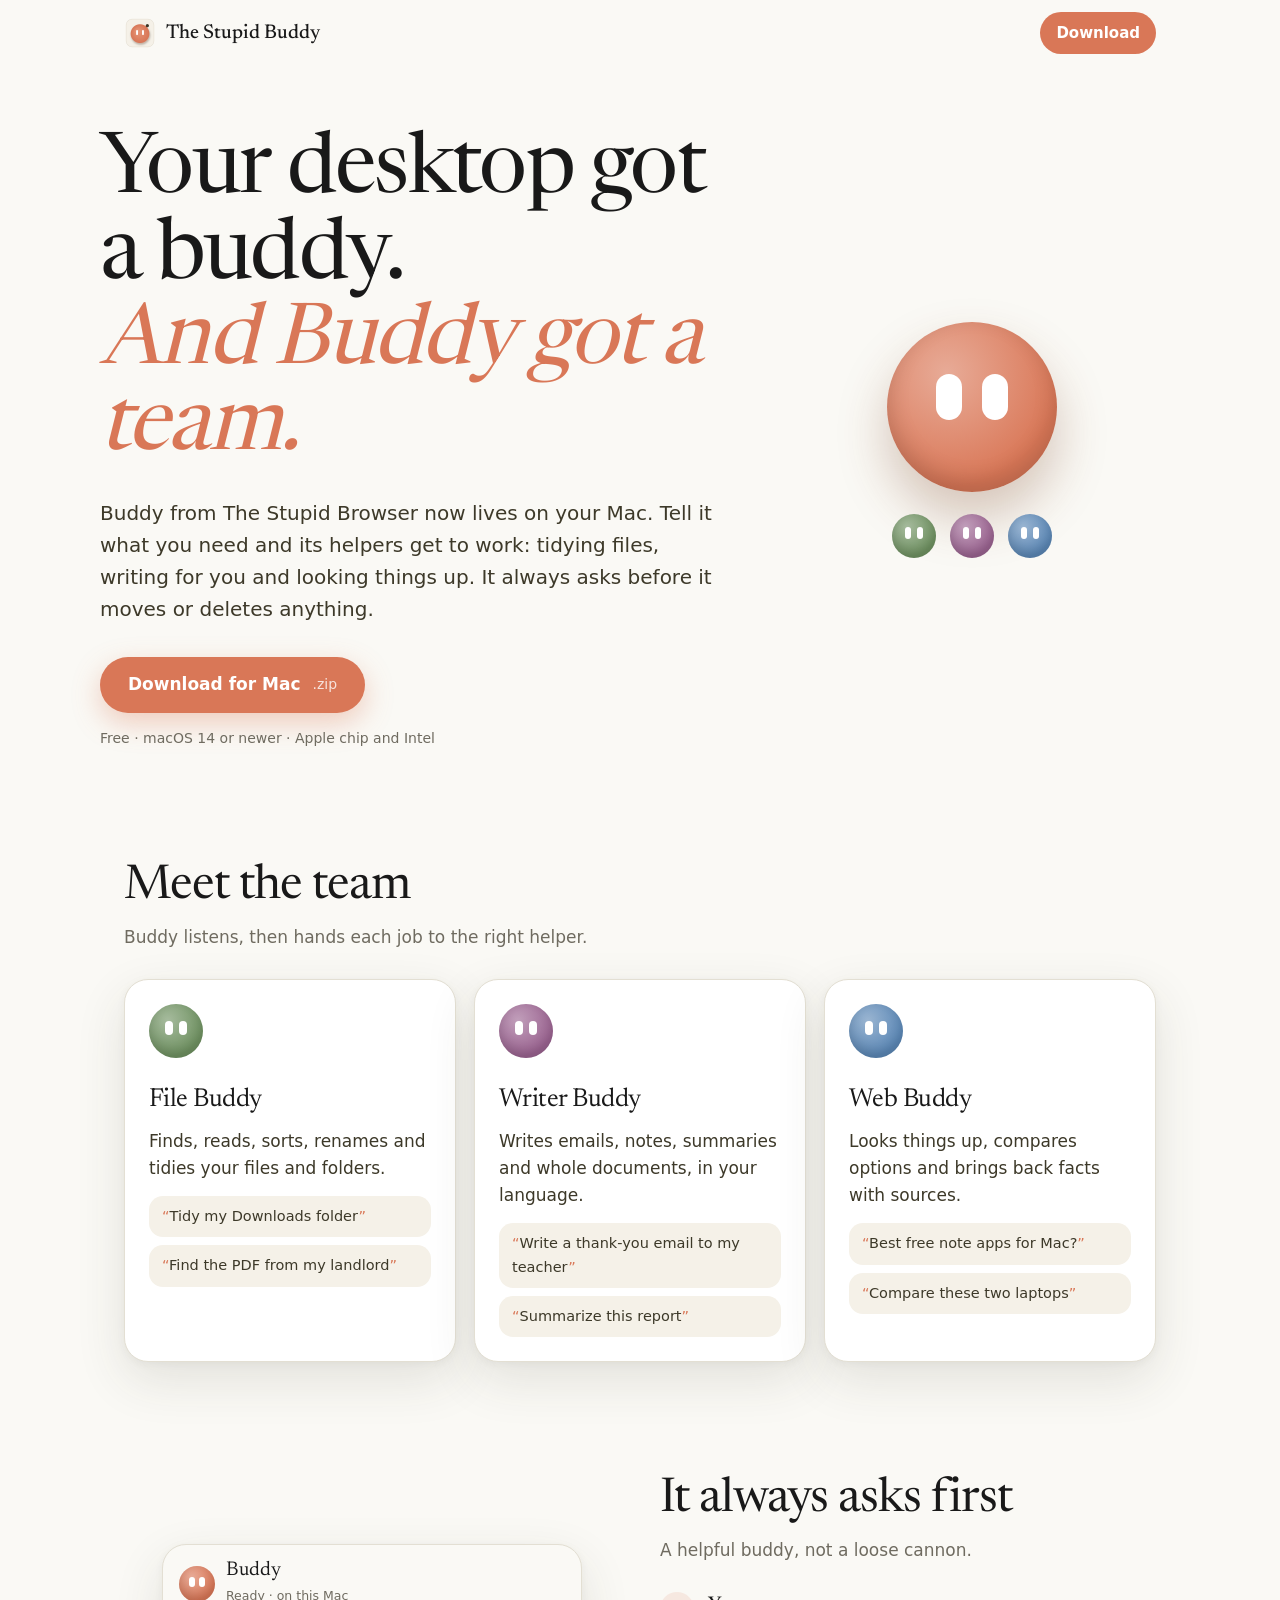
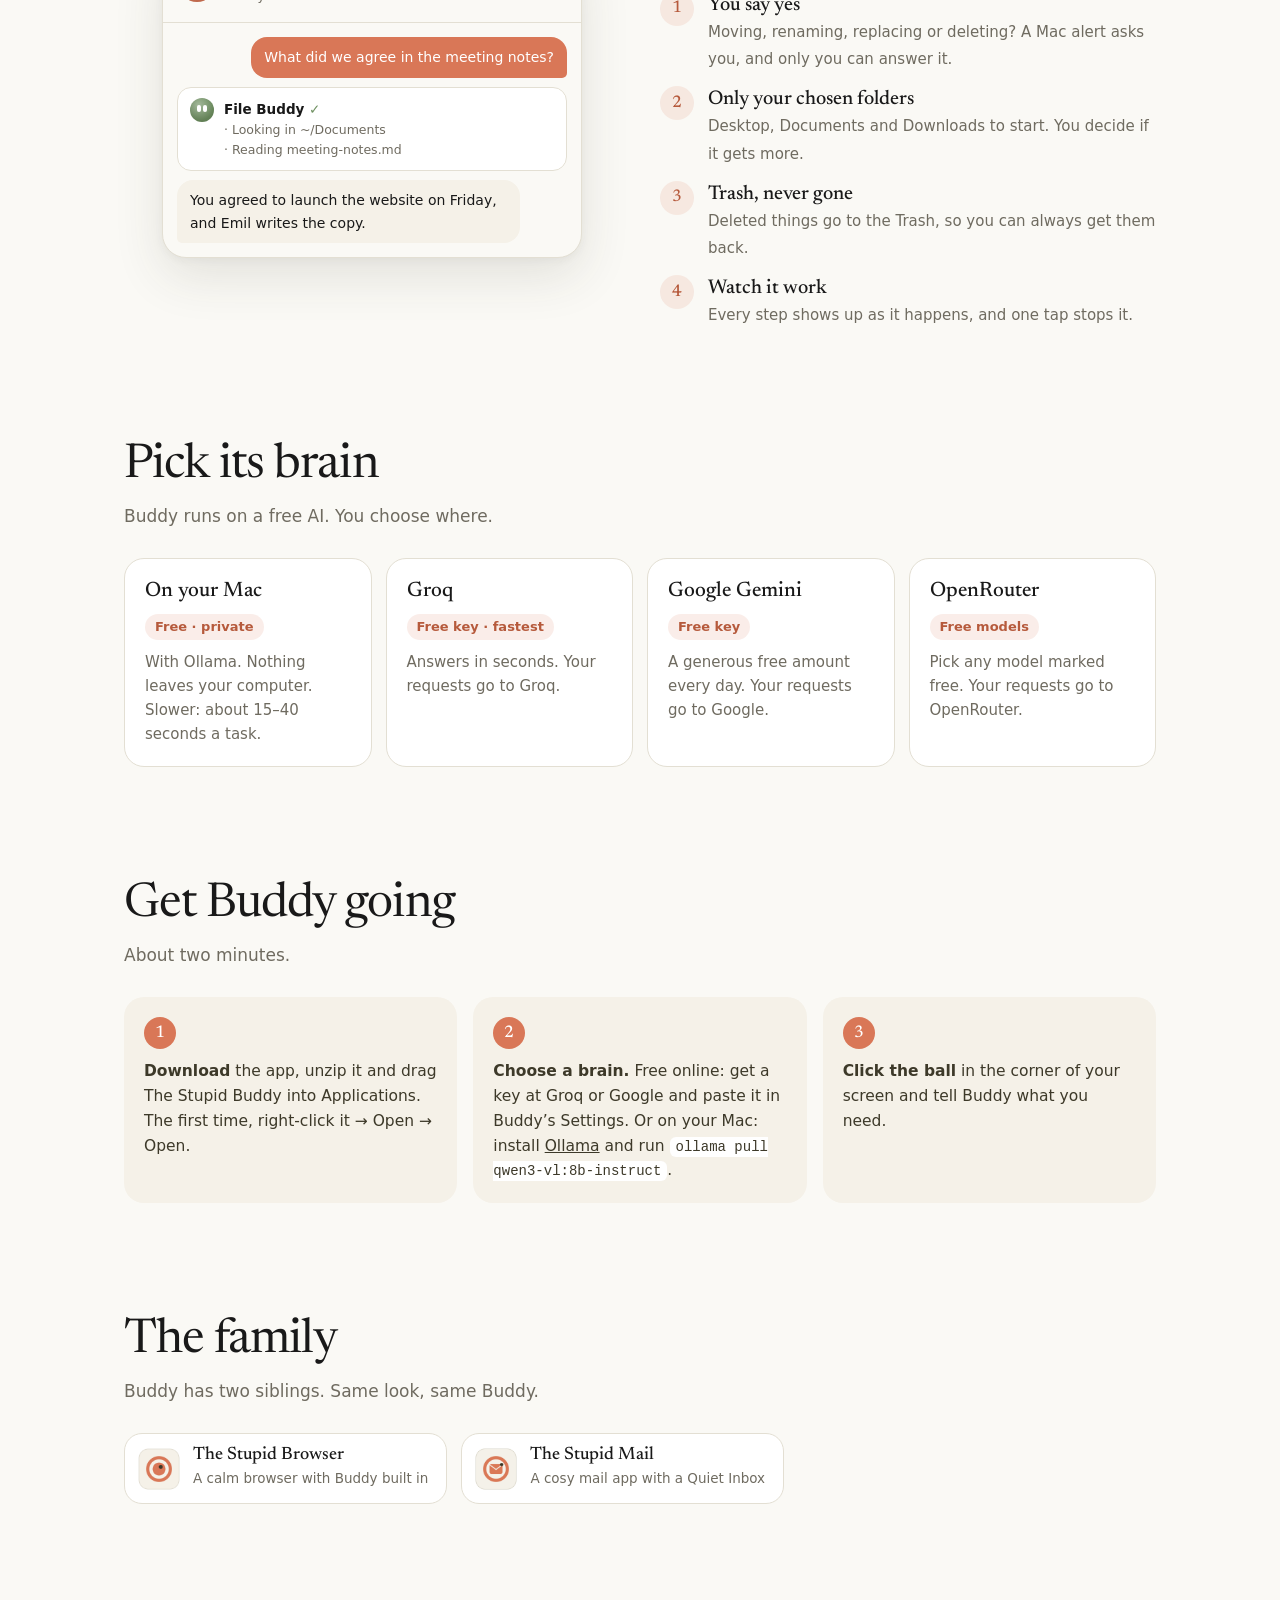
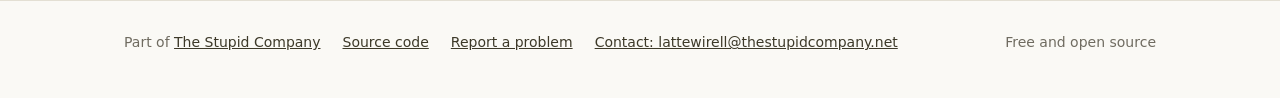
==== site/index.html @ ec5b3728 "Throw Buddy: it flies, spins, bounces off the screen edges and lands (0.2.0)" ====
<!doctype html>
<html lang="en">
<head>
<meta charset="utf-8">
<meta name="viewport" content="width=device-width, initial-scale=1">
<title>The Stupid Buddy</title>
<meta name="description" content="Buddy lives on your Mac's desktop with a small AI team that tidies files, writes for you and looks things up. Free, and it always asks first.">
<meta property="og:title" content="The Stupid Buddy">
<meta property="og:description" content="Your desktop got a buddy. And Buddy got a team. Free for Mac.">
<meta property="og:image" content="https://stupidbuddy.vercel.app/img/icon.png">
<meta name="theme-color" content="#FAF9F5" media="(prefers-color-scheme: light)">
<meta name="theme-color" content="#1F1E1D" media="(prefers-color-scheme: dark)">
<link rel="icon" href="img/favicon.png">
<style>
@font-face { font-family: 'Newsreader'; src: url('fonts/Newsreader.ttf') format('truetype'); font-weight: 200 800; font-display: swap; }
:root {
  --bg: #FAF9F5; --surface: #FFFFFF; --surface-2: #F5F1E8; --line: #E3DFD3; --text: #191919; --text-2: #3D3929; --muted: #6F6B60;
  --accent: #D97757; --accent-ink: #B65A3C; --accent-soft: rgba(217,119,87,.13); --sage: #6F9161; --plum: #9A6390; --sky: #5B87B5;
  --serif: 'Newsreader', Georgia, serif; --sans: system-ui, -apple-system, 'Segoe UI', Roboto, sans-serif;
  --shadow: 0 18px 50px rgba(61,57,41,.12), 0 2px 8px rgba(61,57,41,.05);
  color-scheme: light;
}
@media (prefers-color-scheme: dark) {
  :root { --bg: #1F1E1D; --surface: #2B2A27; --surface-2: #33322E; --line: #3A3934; --text: #ECE9E1; --text-2: #D6D2C6; --muted: #A39E92; --accent-ink: #E99273;
    --shadow: 0 18px 50px rgba(0,0,0,.4), 0 2px 8px rgba(0,0,0,.25); color-scheme: dark; }
}
* { box-sizing: border-box; }
html { scroll-behavior: smooth; }
body { margin: 0; background: var(--bg); color: var(--text); font: 17px/1.6 var(--sans); -webkit-font-smoothing: antialiased; }
a { color: inherit; }
.wrap { max-width: 1080px; margin: 0 auto; padding: 0 24px; }
h1, h2, h3 { font-family: var(--serif); font-weight: 400; letter-spacing: -.02em; margin: 0; }

/* the ball */
.ball { position: relative; display: inline-block; border-radius: 50%; flex: none; background: radial-gradient(circle at 35% 30%, color-mix(in srgb, var(--c, var(--accent)) 62%, #fff), var(--c, var(--accent)) 70%);
  box-shadow: inset 0 -6px 12px rgba(0,0,0,.14); }
.ball i { position: absolute; top: 31%; width: 15%; height: 27%; border-radius: 999px; background: #fff; }
.ball i:first-child { left: 29%; } .ball i:last-child { right: 29%; }
.ball.big { width: 170px; height: 170px; box-shadow: inset 0 -10px 22px rgba(0,0,0,.16), 0 26px 50px rgba(120,60,30,.28); animation: float 3.2s ease-in-out infinite; }
.ball.big i { animation: blink 4.2s infinite; }
@keyframes float { 50% { transform: translateY(-10px); } }
@keyframes blink { 0%, 92%, 100% { transform: scaleY(1); } 95% { transform: scaleY(.12); } }

/* header */
header.top { position: sticky; top: 0; z-index: 10; background: color-mix(in srgb, var(--bg) 88%, transparent); backdrop-filter: blur(10px); -webkit-backdrop-filter: blur(10px); }
header.top .wrap { display: flex; align-items: center; justify-content: space-between; height: 66px; }
.brand { display: flex; align-items: center; gap: 10px; text-decoration: none; font: 500 20px/1 var(--serif); }
.brand img { width: 32px; height: 32px; }
.dl-small { text-decoration: none; font-size: 15px; font-weight: 600; color: #fff; background: var(--accent); padding: 9px 16px; border-radius: 999px; }

/* hero */
.hero { padding: 64px 0 56px; display: grid; grid-template-columns: 1.2fr .8fr; gap: 40px; align-items: center; }
h1 { font-size: clamp(44px, 7vw, 84px); line-height: 1.02; }
h1 em { color: var(--accent); }
.lead { font-size: clamp(17px, 2.1vw, 20px); color: var(--text-2); max-width: 32em; margin: 24px 0 0; }
.cta { display: inline-flex; align-items: center; gap: 12px; margin-top: 32px; height: 56px; padding: 0 28px; border-radius: 999px; background: var(--accent); color: #fff; text-decoration: none; font-weight: 600;
  box-shadow: 0 10px 28px color-mix(in srgb, var(--accent) 35%, transparent); transition: transform .15s; }
.cta:hover { transform: translateY(-2px); }
.cta span { font-weight: 400; opacity: .8; font-size: 14px; }
.small { margin-top: 14px; font-size: 14px; color: var(--muted); }
.hero-art { display: grid; place-items: center; gap: 22px; }
.mini-team { display: flex; gap: 14px; }
.mini-team .ball { width: 44px; height: 44px; }

section { padding: 56px 0; }
h2 { font-size: clamp(32px, 4.6vw, 48px); line-height: 1.1; }
.sub { color: var(--muted); margin: 10px 0 28px; }

/* team */
.team { display: grid; grid-template-columns: repeat(3, minmax(0, 1fr)); gap: 18px; }
.helper { background: var(--surface); border: 1px solid var(--line); border-radius: 24px; padding: 24px; box-shadow: var(--shadow); }
.helper .ball { width: 54px; height: 54px; }
.helper h3 { font-size: 26px; margin: 14px 0 6px; }
.helper p { margin: 0 0 14px; color: var(--text-2); }
.ask { display: block; font-size: 14.5px; color: var(--text-2); background: var(--surface-2); border-radius: 14px; padding: 9px 13px; margin-top: 8px; }
.ask::before { content: '“'; color: var(--accent); } .ask::after { content: '”'; color: var(--accent); }

/* watch it work */
.demo { display: grid; grid-template-columns: 1fr 1fr; gap: 40px; align-items: center; }
.panel { background: var(--bg); border: 1px solid var(--line); border-radius: 24px; box-shadow: var(--shadow); overflow: hidden; max-width: 420px; justify-self: center; width: 100%; }
.panel .ph { display: flex; align-items: center; gap: 11px; padding: 14px 16px; border-bottom: 1px solid var(--line); }
.panel .ph .ball { width: 36px; height: 36px; }
.panel .ph b { font: 400 20px var(--serif); display: block; line-height: 1.1; }
.panel .ph small { color: var(--muted); font-size: 12.5px; }
.panel .pb { padding: 14px; display: flex; flex-direction: column; gap: 9px; font-size: 14px; }
.me { align-self: flex-end; background: var(--accent); color: #fff; padding: 9px 13px; border-radius: 16px 16px 5px 16px; max-width: 85%; }
.job { display: flex; gap: 10px; padding: 10px 12px; border-radius: 14px; background: var(--surface); border: 1px solid var(--line); }
.job .ball { width: 24px; height: 24px; }
.job b { font-size: 13.5px; } .job b::after { content: ' ✓'; color: var(--sage); }
.job div div { color: var(--muted); font-size: 12.5px; }
.bot { align-self: flex-start; background: var(--surface-2); padding: 9px 13px; border-radius: 16px 16px 16px 5px; max-width: 88%; }
.points { display: grid; gap: 14px; }
.point { display: flex; gap: 14px; }
.point .n { flex: none; width: 34px; height: 34px; border-radius: 50%; display: grid; place-items: center; background: var(--accent-soft); color: var(--accent-ink); font: 500 17px var(--serif); }
.point b { display: block; font: 500 20px/1.3 var(--serif); }
.point span { color: var(--muted); font-size: 15px; }

/* brains */
.brains { display: grid; grid-template-columns: repeat(4, minmax(0, 1fr)); gap: 14px; }
.brain { background: var(--surface); border: 1px solid var(--line); border-radius: 20px; padding: 20px; }
.brain b { display: block; font: 500 21px/1.25 var(--serif); }
.brain .tag { display: inline-block; margin: 8px 0 10px; font-size: 13px; font-weight: 600; color: var(--accent-ink); background: var(--accent-soft); padding: 3px 10px; border-radius: 999px; }
.brain p { margin: 0; color: var(--muted); font-size: 15px; }

/* install */
.steps { counter-reset: s; display: grid; grid-template-columns: repeat(3, minmax(0, 1fr)); gap: 16px; }
.step { background: var(--surface-2); border-radius: 20px; padding: 20px; }
.step::before { counter-increment: s; content: counter(s); display: grid; place-items: center; width: 32px; height: 32px; border-radius: 50%; background: var(--accent); color: #fff; font: 500 17px var(--serif); margin-bottom: 10px; }
.step p { margin: 0; color: var(--text-2); font-size: 15.5px; }
code { font-size: 14px; background: var(--surface); padding: 2px 6px; border-radius: 6px; word-break: break-word; }

/* family + footer */
.family { display: flex; gap: 14px; flex-wrap: wrap; }
.fam { display: flex; align-items: center; gap: 12px; text-decoration: none; background: var(--surface); border: 1px solid var(--line); border-radius: 18px; padding: 12px 18px 12px 12px; }
.fam img { width: 44px; height: 44px; border-radius: 11px; }
.fam b { display: block; font: 500 18px var(--serif); } .fam span { color: var(--muted); font-size: 13.5px; }
footer { margin-top: 40px; padding: 30px 0 44px; border-top: 1px solid var(--line); color: var(--muted); font-size: 14px; }
footer .wrap { display: flex; flex-wrap: wrap; gap: 10px 22px; align-items: center; }
footer a { color: var(--text-2); }
footer .grow { flex: 1; }

@media (max-width: 860px) {
  .hero, .demo { grid-template-columns: minmax(0, 1fr); }
  .hero-art { order: -1; }
  .team, .steps { grid-template-columns: minmax(0, 1fr); }
  .brains { grid-template-columns: repeat(2, minmax(0, 1fr)); }
}
@media (max-width: 520px) { .wrap { padding: 0 16px; } .brains { grid-template-columns: minmax(0, 1fr); } .ball.big { width: 130px; height: 130px; } }
@media (prefers-reduced-motion: reduce) { .ball.big, .ball.big i { animation: none; } html { scroll-behavior: auto; } }
</style>
</head>
<body>
<header class="top">
  <div class="wrap">
    <a class="brand" href="#"><img src="img/icon.png" alt="">The Stupid Buddy</a>
    <a class="dl-small" data-dl href="https://github.com/lattewirell-creator/stupid-buddy/releases/latest">Download</a>
  </div>
</header>

<main>
  <div class="wrap hero">
    <div>
      <h1>Your desktop got a buddy.<br><em>And Buddy got a team.</em></h1>
      <p class="lead">Buddy from The Stupid Browser now lives on your Mac. Tell it what you need and its helpers get to work: tidying files, writing for you and looking things up. It always asks before it moves or deletes anything.</p>
      <a class="cta" data-dl href="https://github.com/lattewirell-creator/stupid-buddy/releases/latest">Download for Mac <span id="dlSize">.zip</span></a>
      <div class="small" id="dlNote">Free · macOS 14 or newer · Apple chip and Intel</div>
    </div>
    <div class="hero-art" aria-hidden="true">
      <span class="ball big"><i></i><i></i></span>
      <div class="mini-team"><span class="ball" style="--c: var(--sage)"><i></i><i></i></span><span class="ball" style="--c: var(--plum)"><i></i><i></i></span><span class="ball" style="--c: var(--sky)"><i></i><i></i></span></div>
    </div>
  </div>

  <section id="team">
    <div class="wrap">
      <h2>Meet the team</h2>
      <p class="sub">Buddy listens, then hands each job to the right helper.</p>
      <div class="team">
        <div class="helper"><span class="ball" style="--c: var(--sage)"><i></i><i></i></span><h3>File Buddy</h3><p>Finds, reads, sorts, renames and tidies your files and folders.</p>
          <span class="ask">Tidy my Downloads folder</span><span class="ask">Find the PDF from my landlord</span></div>
        <div class="helper"><span class="ball" style="--c: var(--plum)"><i></i><i></i></span><h3>Writer Buddy</h3><p>Writes emails, notes, summaries and whole documents, in your language.</p>
          <span class="ask">Write a thank-you email to my teacher</span><span class="ask">Summarize this report</span></div>
        <div class="helper"><span class="ball" style="--c: var(--sky)"><i></i><i></i></span><h3>Web Buddy</h3><p>Looks things up, compares options and brings back facts with sources.</p>
          <span class="ask">Best free note apps for Mac?</span><span class="ask">Compare these two laptops</span></div>
      </div>
    </div>
  </section>

  <section>
    <div class="wrap demo">
      <div class="panel" aria-hidden="true">
        <div class="ph"><span class="ball"><i></i><i></i></span><div><b>Buddy</b><small>Ready · on this Mac</small></div></div>
        <div class="pb">
          <div class="me">What did we agree in the meeting notes?</div>
          <div class="job"><span class="ball" style="--c: var(--sage)"><i></i><i></i></span><div><b>File Buddy</b><div>· Looking in ~/Documents</div><div>· Reading meeting-notes.md</div></div></div>
          <div class="bot">You agreed to launch the website on Friday, and Emil writes the copy.</div>
        </div>
      </div>
      <div>
        <h2>It always asks first</h2>
        <p class="sub">A helpful buddy, not a loose cannon.</p>
        <div class="points">
          <div class="point"><span class="n">1</span><div><b>You say yes</b><span>Moving, renaming, replacing or deleting? A Mac alert asks you, and only you can answer it.</span></div></div>
          <div class="point"><span class="n">2</span><div><b>Only your chosen folders</b><span>Desktop, Documents and Downloads to start. You decide if it gets more.</span></div></div>
          <div class="point"><span class="n">3</span><div><b>Trash, never gone</b><span>Deleted things go to the Trash, so you can always get them back.</span></div></div>
          <div class="point"><span class="n">4</span><div><b>Watch it work</b><span>Every step shows up as it happens, and one tap stops it.</span></div></div>
        </div>
      </div>
    </div>
  </section>

  <section id="brain">
    <div class="wrap">
      <h2>Pick its brain</h2>
      <p class="sub">Buddy runs on a free AI. You choose where.</p>
      <div class="brains">
        <div class="brain"><b>On your Mac</b><span class="tag">Free · private</span><p>With Ollama. Nothing leaves your computer. Slower: about 15–40 seconds a task.</p></div>
        <div class="brain"><b>Groq</b><span class="tag">Free key · fastest</span><p>Answers in seconds. Your requests go to Groq.</p></div>
        <div class="brain"><b>Google Gemini</b><span class="tag">Free key</span><p>A generous free amount every day. Your requests go to Google.</p></div>
        <div class="brain"><b>OpenRouter</b><span class="tag">Free models</span><p>Pick any model marked free. Your requests go to OpenRouter.</p></div>
      </div>
    </div>
  </section>

  <section id="install">
    <div class="wrap">
      <h2>Get Buddy going</h2>
      <p class="sub">About two minutes.</p>
      <div class="steps">
        <div class="step"><p><b>Download</b> the app, unzip it and drag The Stupid Buddy into Applications. The first time, right-click it → Open → Open.</p></div>
        <div class="step"><p><b>Choose a brain.</b> Free online: get a key at Groq or Google and paste it in Buddy’s Settings. Or on your Mac: install <a href="https://ollama.com">Ollama</a> and run <code>ollama pull qwen3-vl:8b-instruct</code>.</p></div>
        <div class="step"><p><b>Click the ball</b> in the corner of your screen and tell Buddy what you need.</p></div>
      </div>
    </div>
  </section>

  <section>
    <div class="wrap">
      <h2>The family</h2>
      <p class="sub">Buddy has two siblings. Same look, same Buddy.</p>
      <div class="family">
        <a class="fam" href="https://stupid-browser.vercel.app"><img src="img/browser.png" alt=""><div><b>The Stupid Browser</b><span>A calm browser with Buddy built in</span></div></a>
        <a class="fam" href="https://stupidmail.vercel.app"><img src="img/mail.png" alt=""><div><b>The Stupid Mail</b><span>A cosy mail app with a Quiet Inbox</span></div></a>
      </div>
    </div>
  </section>
</main>

<footer>
  <div class="wrap">
    <span>Part of <a href="https://thestupidcompany.net">The Stupid Company</a></span>
    <a href="https://github.com/lattewirell-creator/stupid-buddy">Source code</a>
    <a href="https://github.com/lattewirell-creator/stupid-buddy/issues">Report a problem</a>
    <a href="mailto:lattewirell@thestupidcompany.net">Contact: lattewirell@thestupidcompany.net</a>
    <span class="grow"></span>
    <span id="ver">Free and open source</span>
  </div>
</footer>

<script>
// The download button points straight at the newest release's zip.
fetch('https://api.github.com/repos/lattewirell-creator/stupid-buddy/releases/latest').then((r) => (r.ok ? r.json() : null)).then((rel) => {
  if (!rel) return;
  const zip = (rel.assets || []).find((a) => /\.zip$/.test(a.name));
  if (zip) {
    document.querySelectorAll('[data-dl]').forEach((a) => { a.href = zip.browser_download_url; });
    document.getElementById('dlSize').textContent = zip.size ? Math.max(1, Math.round(zip.size / 1048576 * 10) / 10) + ' MB' : '.zip';
  }
  const v = String(rel.tag_name || '').replace(/^v/, '');
  if (v) document.getElementById('ver').textContent = 'Version ' + v + ' · Free and open source';
}).catch(() => {});
</script>
</body>
</html>
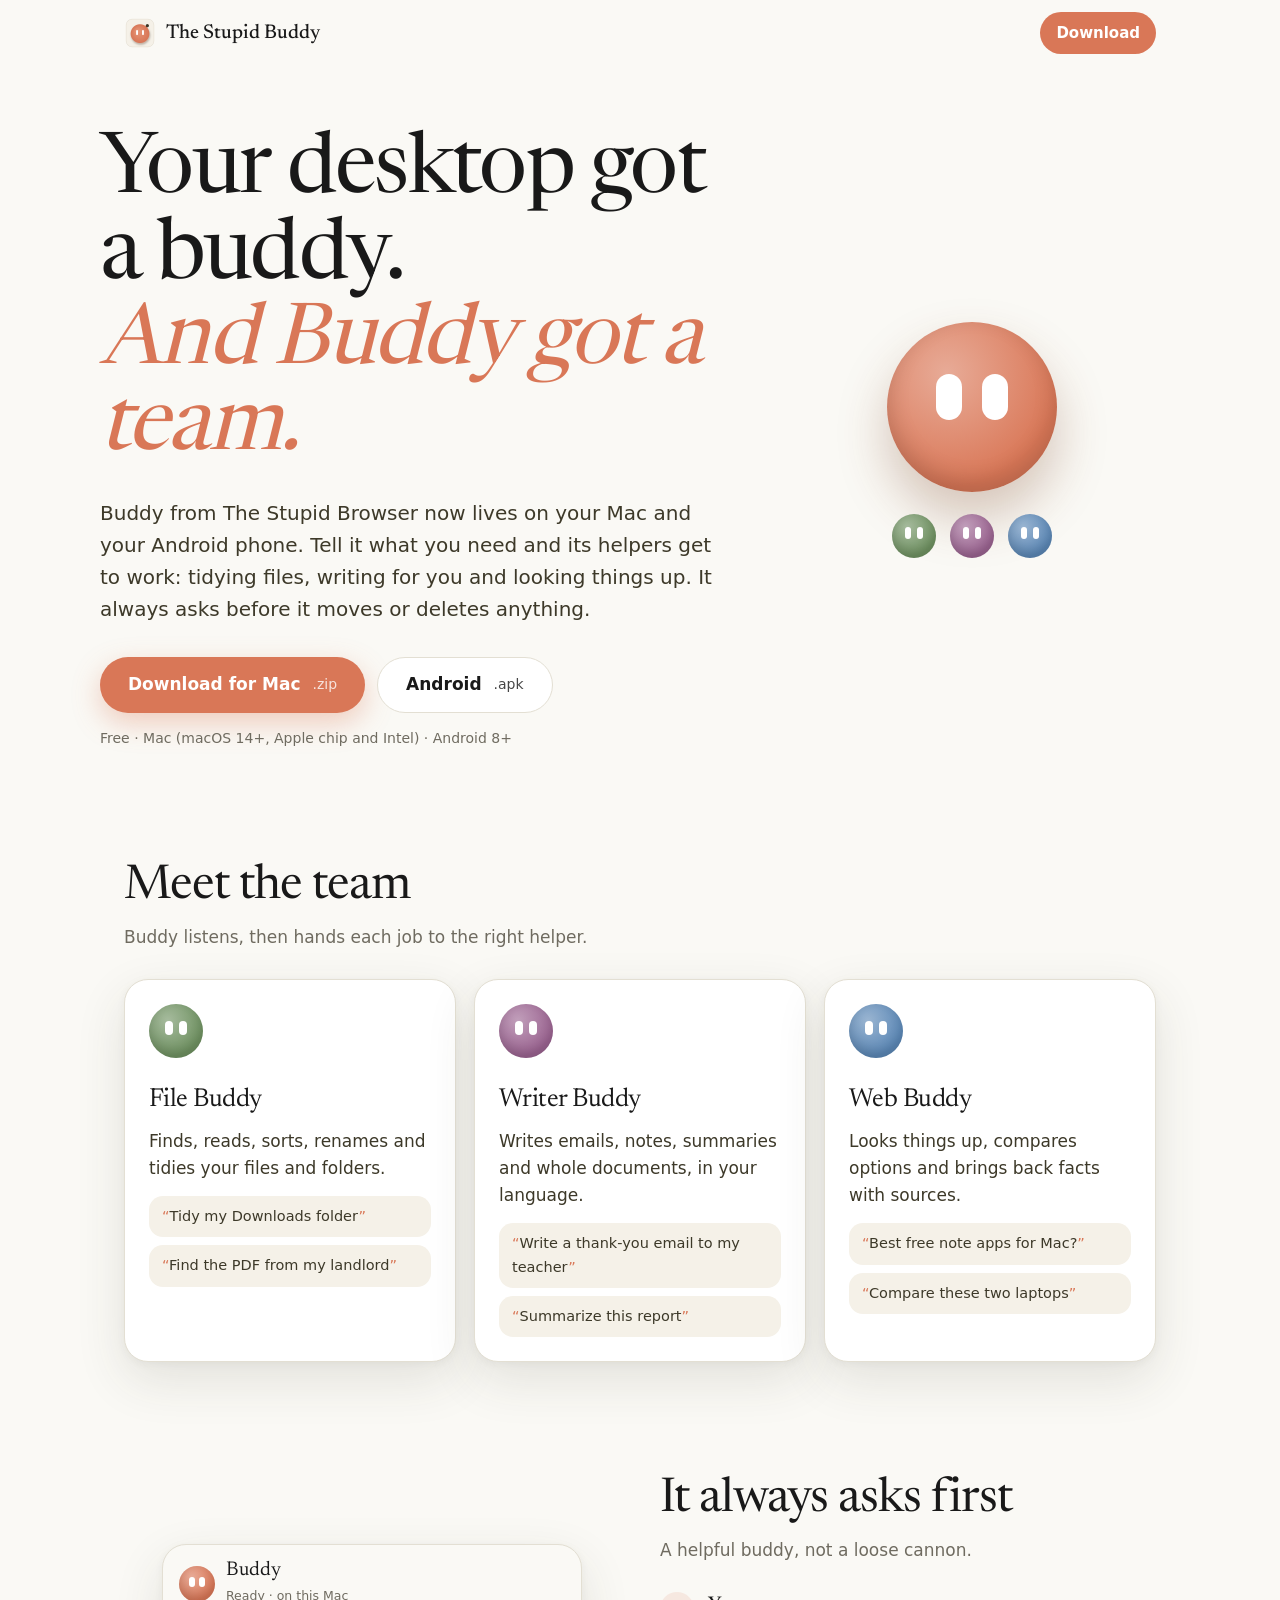
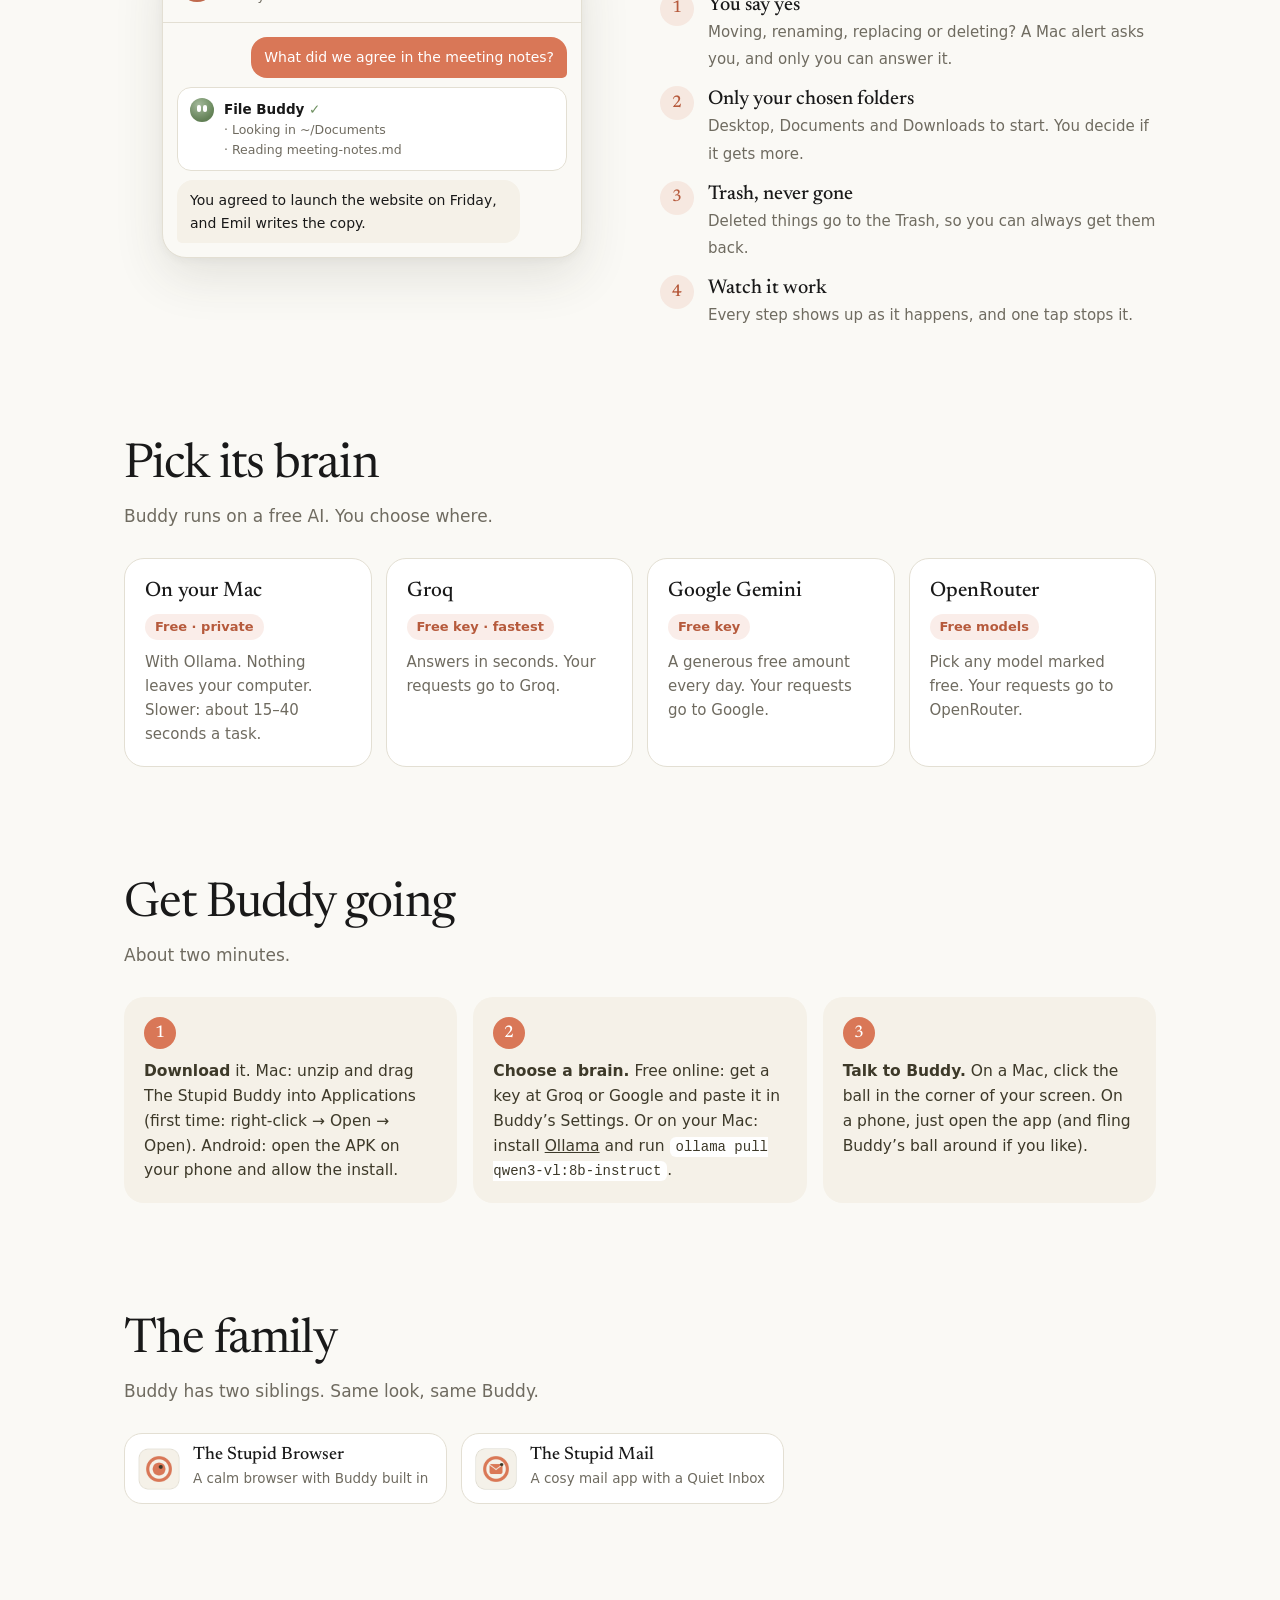
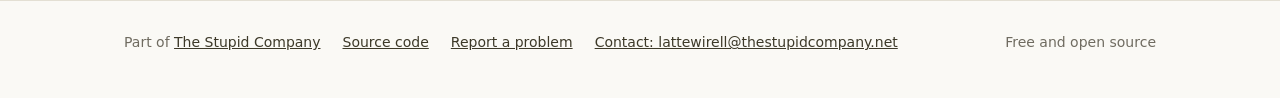
==== commit 39f2a121: "Android: Buddy and the team on your phone (online AI with a free key, folders you allow, throw the b" ====
--- a/site/index.html
+++ b/site/index.html
@@ -6,7 +6,7 @@
 <title>The Stupid Buddy</title>
 <meta name="description" content="Buddy lives on your Mac's desktop with a small AI team that tidies files, writes for you and looks things up. Free, and it always asks first.">
 <meta property="og:title" content="The Stupid Buddy">
-<meta property="og:description" content="Your desktop got a buddy. And Buddy got a team. Free for Mac.">
+<meta property="og:description" content="Your desktop got a buddy. And Buddy got a team. Free for Mac and Android.">
 <meta property="og:image" content="https://stupidbuddy.vercel.app/img/icon.png">
 <meta name="theme-color" content="#FAF9F5" media="(prefers-color-scheme: light)">
 <meta name="theme-color" content="#1F1E1D" media="(prefers-color-scheme: dark)">
@@ -56,6 +56,9 @@
 .cta { display: inline-flex; align-items: center; gap: 12px; margin-top: 32px; height: 56px; padding: 0 28px; border-radius: 999px; background: var(--accent); color: #fff; text-decoration: none; font-weight: 600;
   box-shadow: 0 10px 28px color-mix(in srgb, var(--accent) 35%, transparent); transition: transform .15s; }
 .cta:hover { transform: translateY(-2px); }
+.ctas { display: flex; flex-wrap: wrap; gap: 12px; margin-top: 32px; }
+.ctas .cta { margin-top: 0; }
+.cta.alt { background: var(--surface); color: var(--text); border: 1px solid var(--line); box-shadow: none; }
 .cta span { font-weight: 400; opacity: .8; font-size: 14px; }
 .small { margin-top: 14px; font-size: 14px; color: var(--muted); }
 .hero-art { display: grid; place-items: center; gap: 22px; }
@@ -141,9 +144,12 @@
   <div class="wrap hero">
     <div>
       <h1>Your desktop got a buddy.<br><em>And Buddy got a team.</em></h1>
-      <p class="lead">Buddy from The Stupid Browser now lives on your Mac. Tell it what you need and its helpers get to work: tidying files, writing for you and looking things up. It always asks before it moves or deletes anything.</p>
-      <a class="cta" data-dl href="https://github.com/lattewirell-creator/stupid-buddy/releases/latest">Download for Mac <span id="dlSize">.zip</span></a>
-      <div class="small" id="dlNote">Free · macOS 14 or newer · Apple chip and Intel</div>
+      <p class="lead">Buddy from The Stupid Browser now lives on your Mac and your Android phone. Tell it what you need and its helpers get to work: tidying files, writing for you and looking things up. It always asks before it moves or deletes anything.</p>
+      <div class="ctas">
+        <a class="cta" data-dl href="https://github.com/lattewirell-creator/stupid-buddy/releases/latest">Download for Mac <span id="dlSize">.zip</span></a>
+        <a class="cta alt" data-apk href="https://github.com/lattewirell-creator/stupid-buddy/releases/latest">Android <span id="apkSize">.apk</span></a>
+      </div>
+      <div class="small" id="dlNote">Free · Mac (macOS 14+, Apple chip and Intel) · Android 8+</div>
     </div>
     <div class="hero-art" aria-hidden="true">
       <span class="ball big"><i></i><i></i></span>
@@ -207,9 +213,9 @@
       <h2>Get Buddy going</h2>
       <p class="sub">About two minutes.</p>
       <div class="steps">
-        <div class="step"><p><b>Download</b> the app, unzip it and drag The Stupid Buddy into Applications. The first time, right-click it → Open → Open.</p></div>
+        <div class="step"><p><b>Download</b> it. Mac: unzip and drag The Stupid Buddy into Applications (first time: right-click → Open → Open). Android: open the APK on your phone and allow the install.</p></div>
         <div class="step"><p><b>Choose a brain.</b> Free online: get a key at Groq or Google and paste it in Buddy’s Settings. Or on your Mac: install <a href="https://ollama.com">Ollama</a> and run <code>ollama pull qwen3-vl:8b-instruct</code>.</p></div>
-        <div class="step"><p><b>Click the ball</b> in the corner of your screen and tell Buddy what you need.</p></div>
+        <div class="step"><p><b>Talk to Buddy.</b> On a Mac, click the ball in the corner of your screen. On a phone, just open the app (and fling Buddy’s ball around if you like).</p></div>
       </div>
     </div>
   </section>
@@ -241,7 +247,8 @@
 // The download button points straight at the newest release's zip.
 fetch('https://api.github.com/repos/lattewirell-creator/stupid-buddy/releases/latest').then((r) => (r.ok ? r.json() : null)).then((rel) => {
   if (!rel) return;
-  const zip = (rel.assets || []).find((a) => /\.zip$/.test(a.name));
+  const zip = (rel.assets || []).find((a) => /\.zip$/.test(a.name)), apk = (rel.assets || []).find((a) => /android\.apk$/.test(a.name));
+  if (apk) { document.querySelectorAll('[data-apk]').forEach((a) => { a.href = apk.browser_download_url; }); document.getElementById('apkSize').textContent = Math.max(0.1, Math.round(apk.size / 104857.6) / 10) + ' MB'; }
   if (zip) {
     document.querySelectorAll('[data-dl]').forEach((a) => { a.href = zip.browser_download_url; });
     document.getElementById('dlSize').textContent = zip.size ? Math.max(1, Math.round(zip.size / 1048576 * 10) / 10) + ' MB' : '.zip';
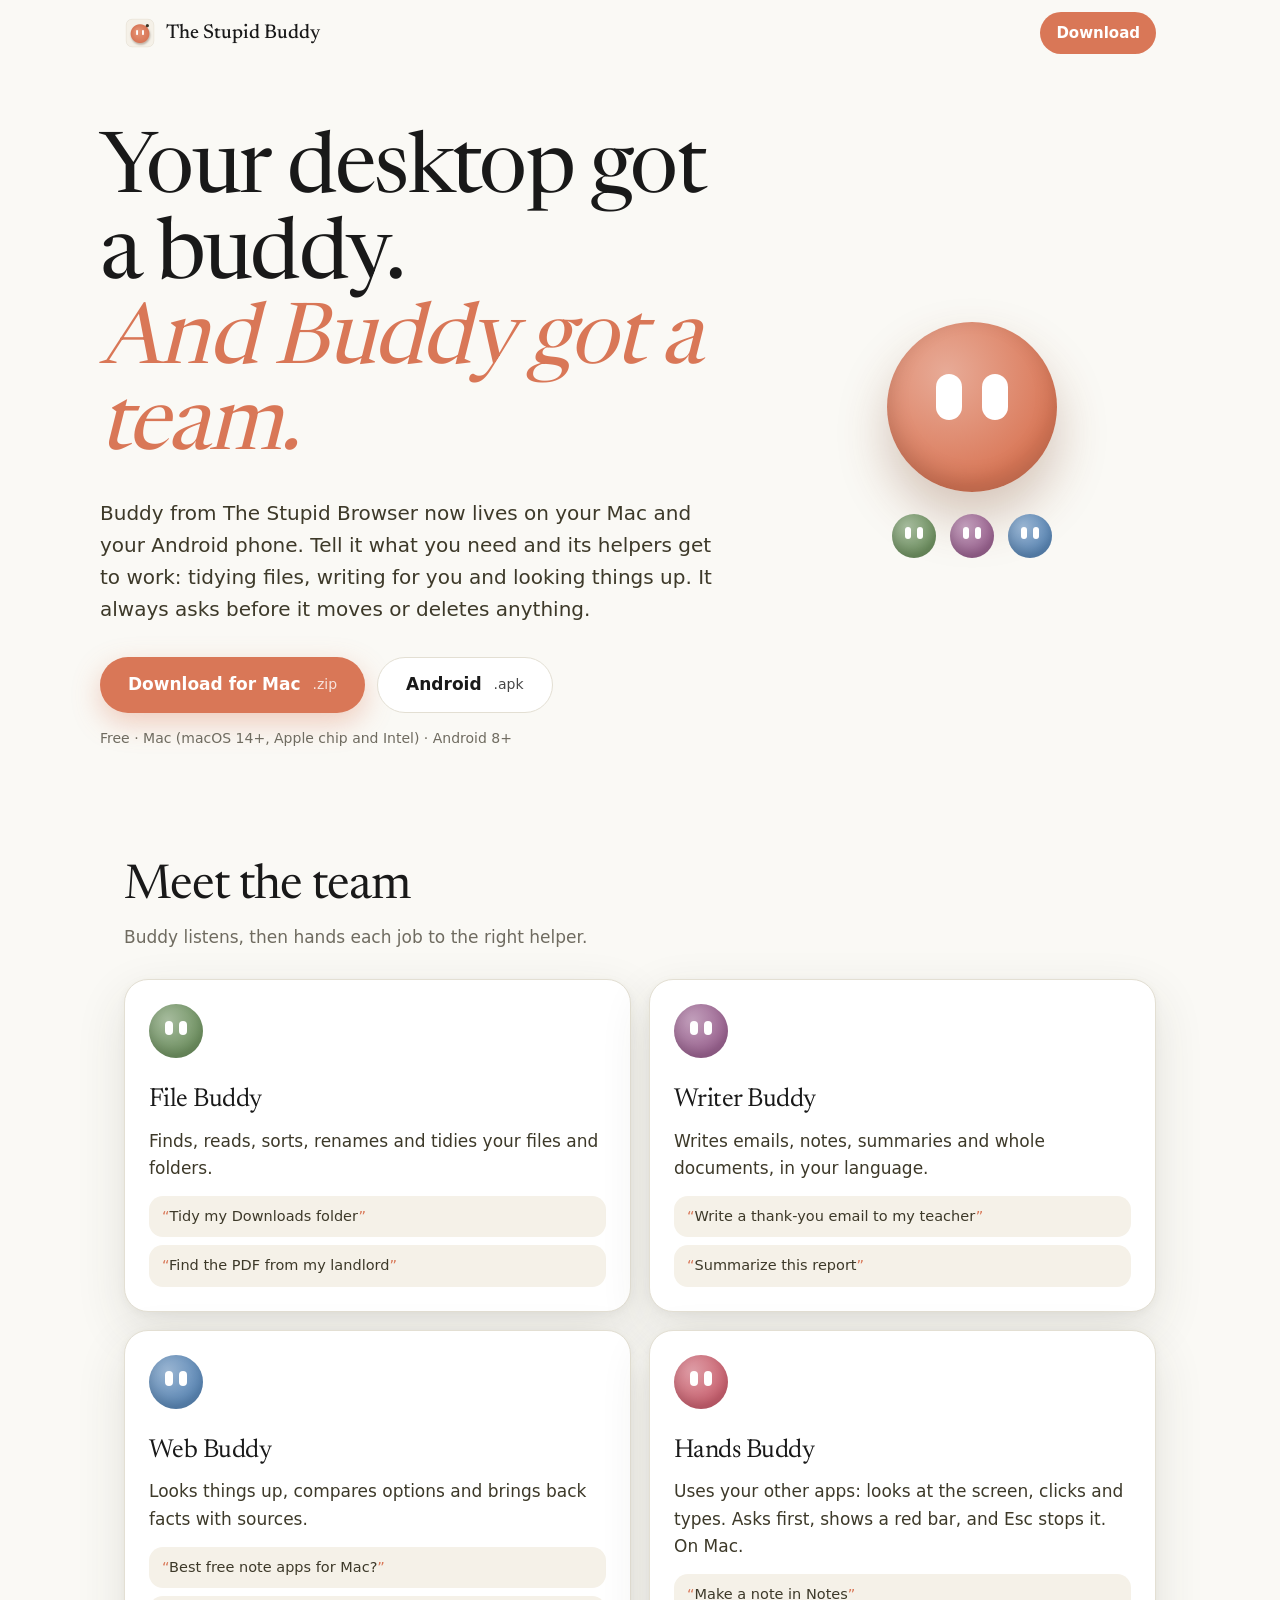
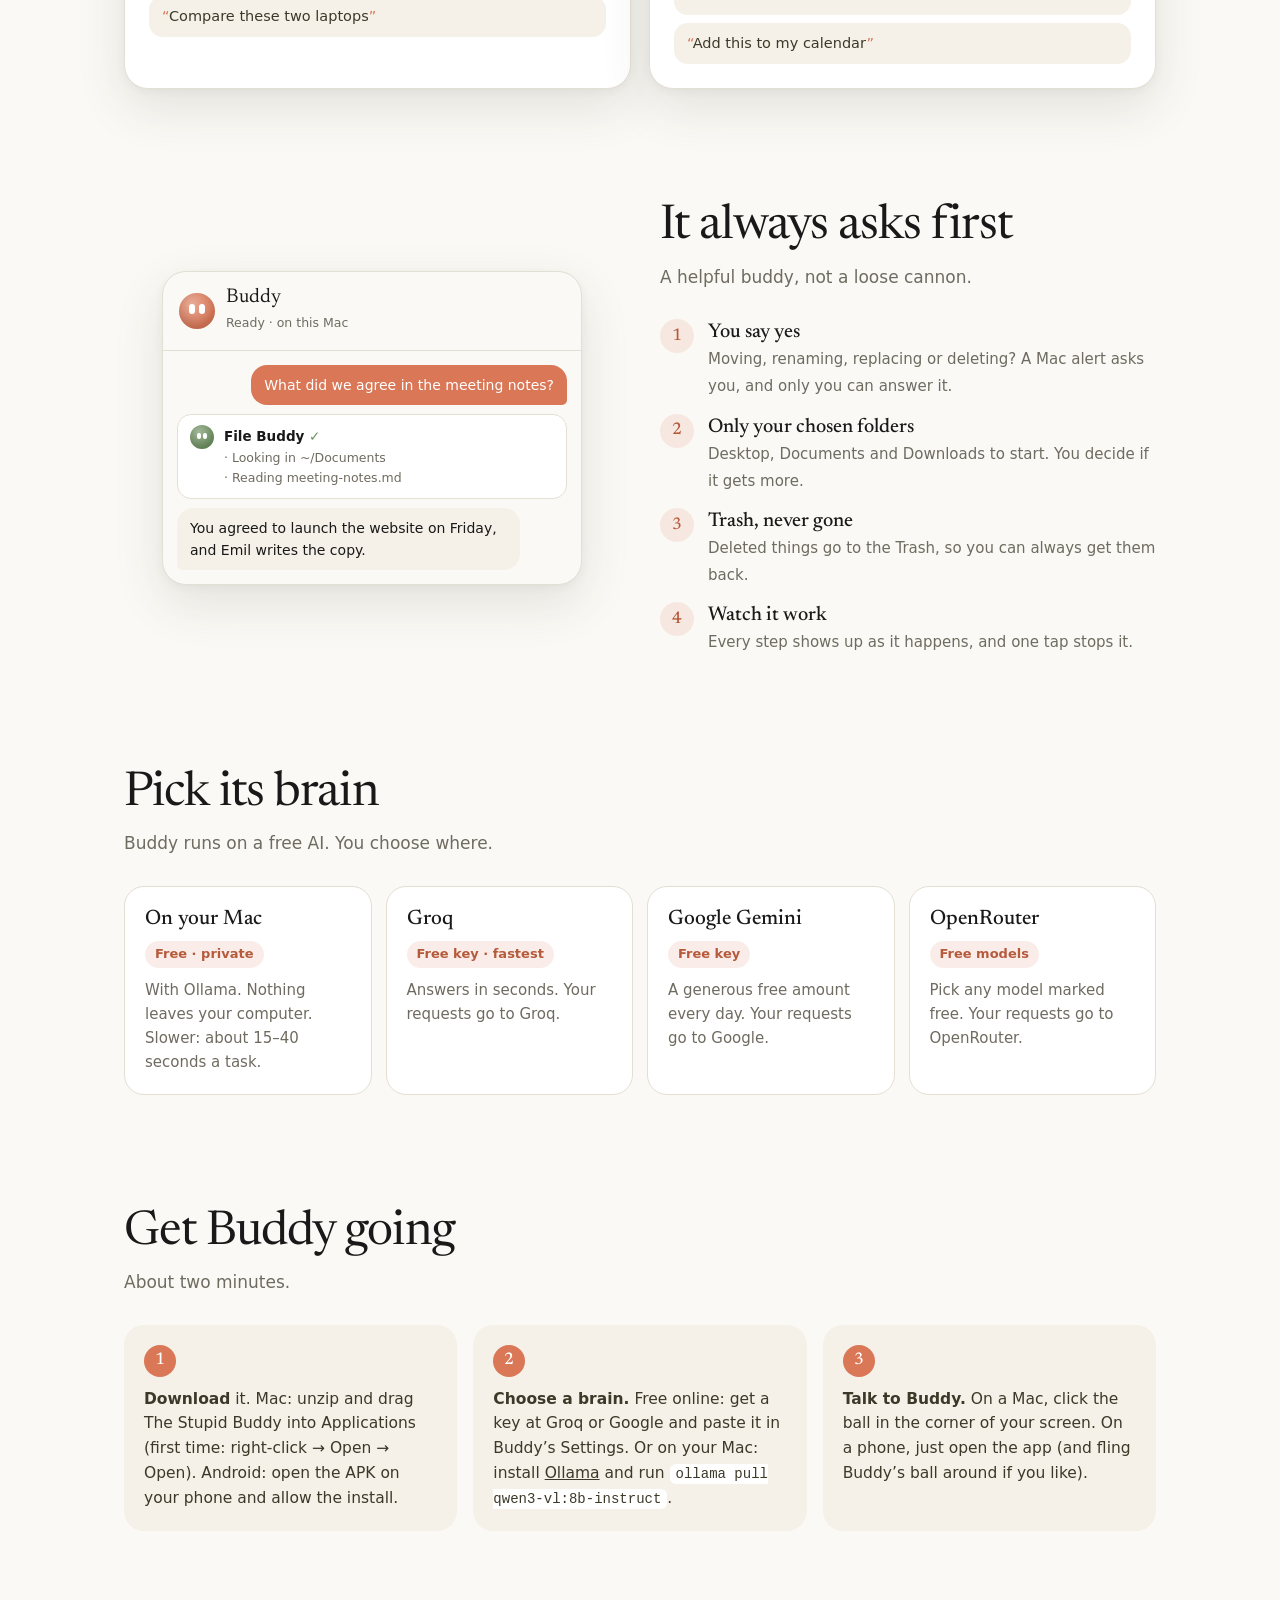
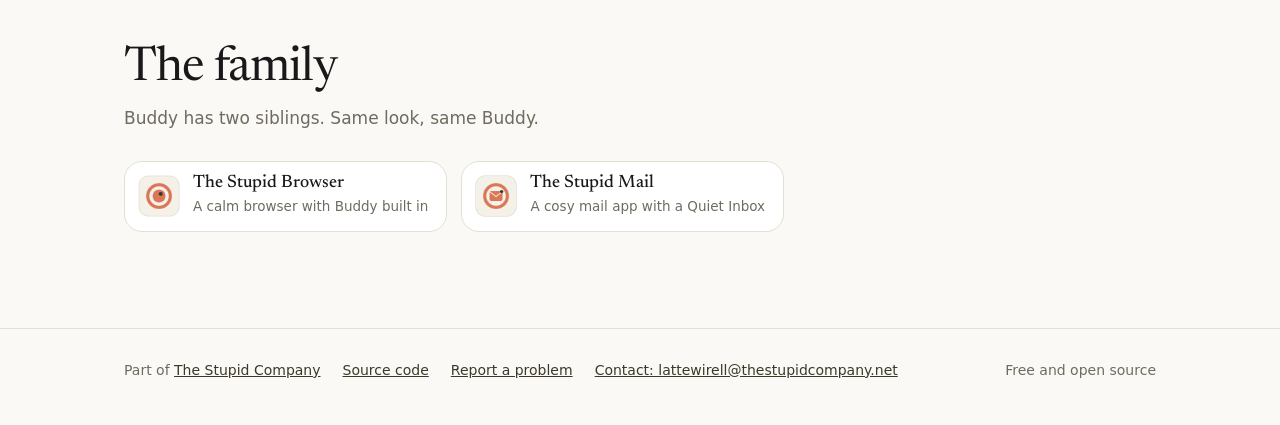
==== commit d6cbf523: "0.4.0: Hands Buddy on the website" ====
--- a/site/index.html
+++ b/site/index.html
@@ -15,7 +15,7 @@
 @font-face { font-family: 'Newsreader'; src: url('fonts/Newsreader.ttf') format('truetype'); font-weight: 200 800; font-display: swap; }
 :root {
   --bg: #FAF9F5; --surface: #FFFFFF; --surface-2: #F5F1E8; --line: #E3DFD3; --text: #191919; --text-2: #3D3929; --muted: #6F6B60;
-  --accent: #D97757; --accent-ink: #B65A3C; --accent-soft: rgba(217,119,87,.13); --sage: #6F9161; --plum: #9A6390; --sky: #5B87B5;
+  --accent: #D97757; --accent-ink: #B65A3C; --accent-soft: rgba(217,119,87,.13); --sage: #6F9161; --plum: #9A6390; --sky: #5B87B5; --rose: #C8606F;
   --serif: 'Newsreader', Georgia, serif; --sans: system-ui, -apple-system, 'Segoe UI', Roboto, sans-serif;
   --shadow: 0 18px 50px rgba(61,57,41,.12), 0 2px 8px rgba(61,57,41,.05);
   color-scheme: light;
@@ -70,7 +70,7 @@
 .sub { color: var(--muted); margin: 10px 0 28px; }
 
 /* team */
-.team { display: grid; grid-template-columns: repeat(3, minmax(0, 1fr)); gap: 18px; }
+.team { display: grid; grid-template-columns: repeat(2, minmax(0, 1fr)); gap: 18px; }
 .helper { background: var(--surface); border: 1px solid var(--line); border-radius: 24px; padding: 24px; box-shadow: var(--shadow); }
 .helper .ball { width: 54px; height: 54px; }
 .helper h3 { font-size: 26px; margin: 14px 0 6px; }
@@ -168,6 +168,8 @@
           <span class="ask">Write a thank-you email to my teacher</span><span class="ask">Summarize this report</span></div>
         <div class="helper"><span class="ball" style="--c: var(--sky)"><i></i><i></i></span><h3>Web Buddy</h3><p>Looks things up, compares options and brings back facts with sources.</p>
           <span class="ask">Best free note apps for Mac?</span><span class="ask">Compare these two laptops</span></div>
+        <div class="helper"><span class="ball" style="--c: var(--rose)"><i></i><i></i></span><h3>Hands Buddy</h3><p>Uses your other apps: looks at the screen, clicks and types. Asks first, shows a red bar, and Esc stops it. On Mac.</p>
+          <span class="ask">Make a note in Notes</span><span class="ask">Add this to my calendar</span></div>
       </div>
     </div>
   </section>
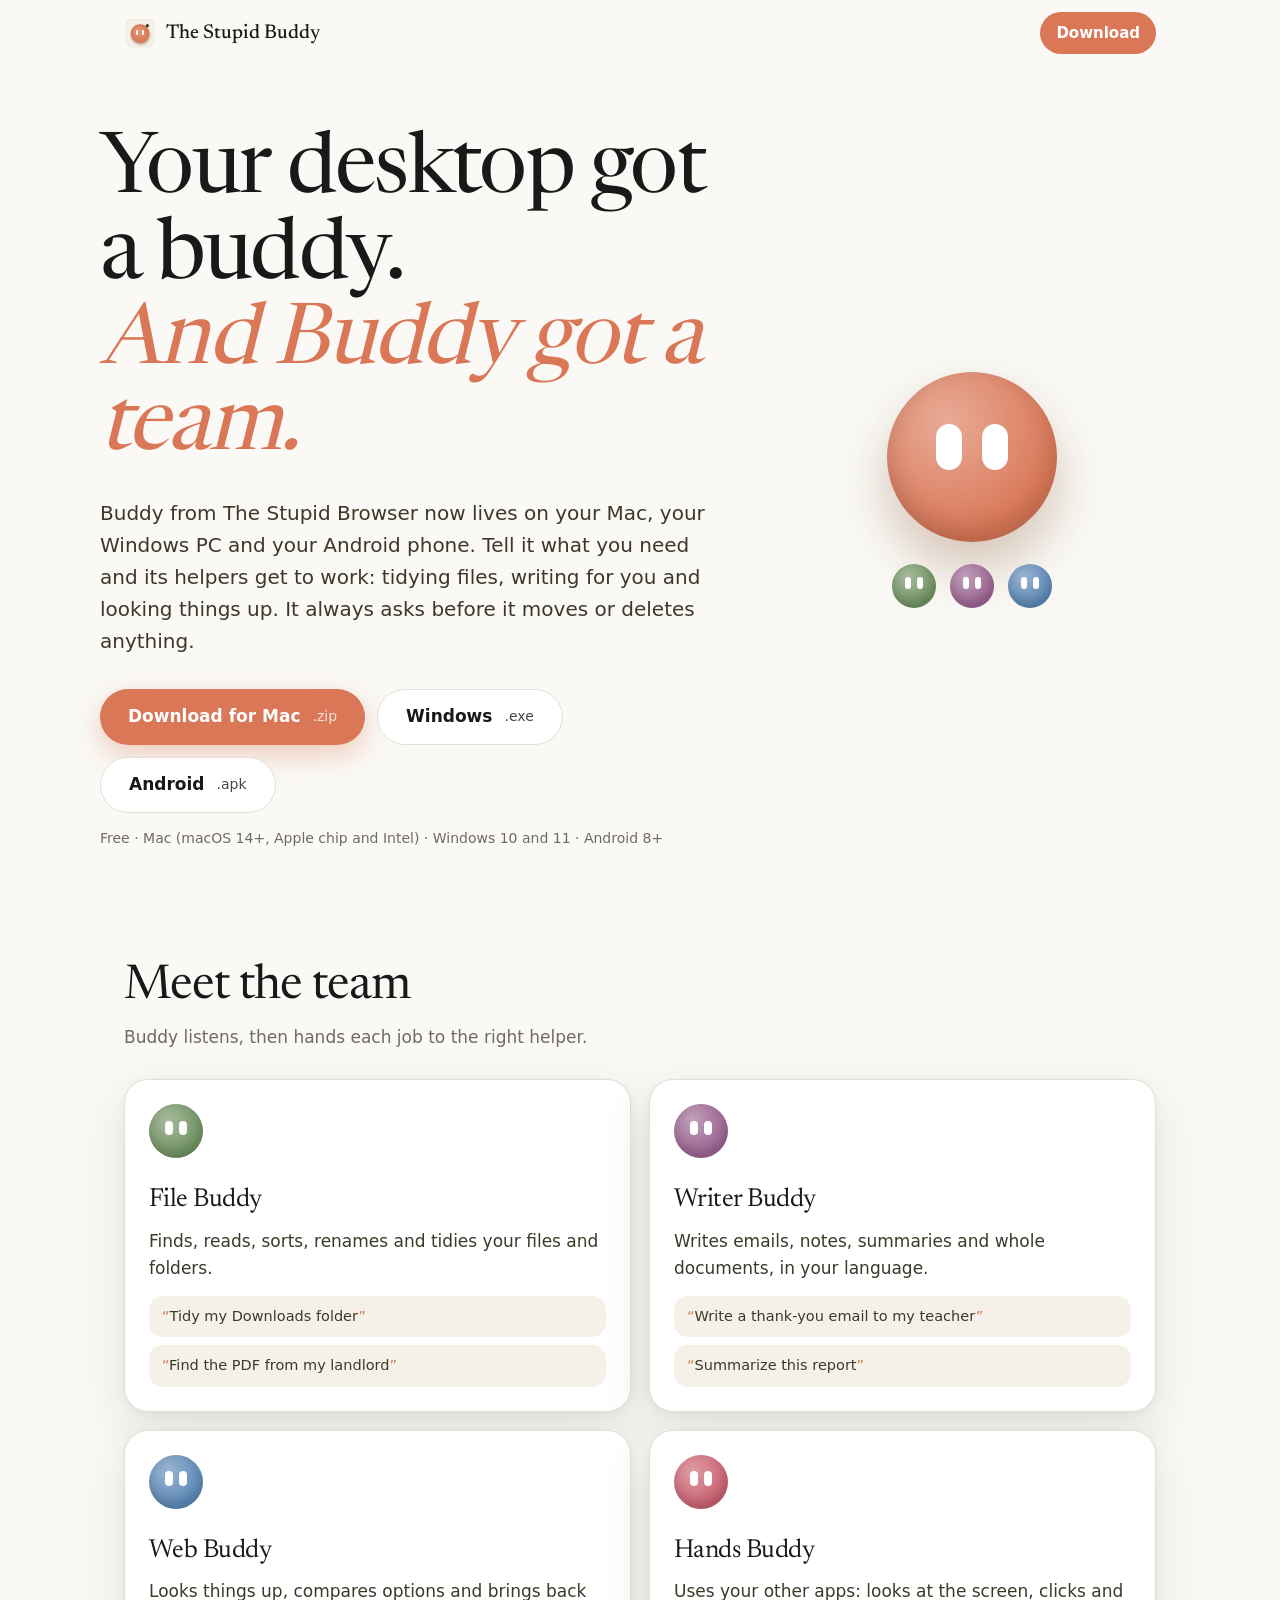
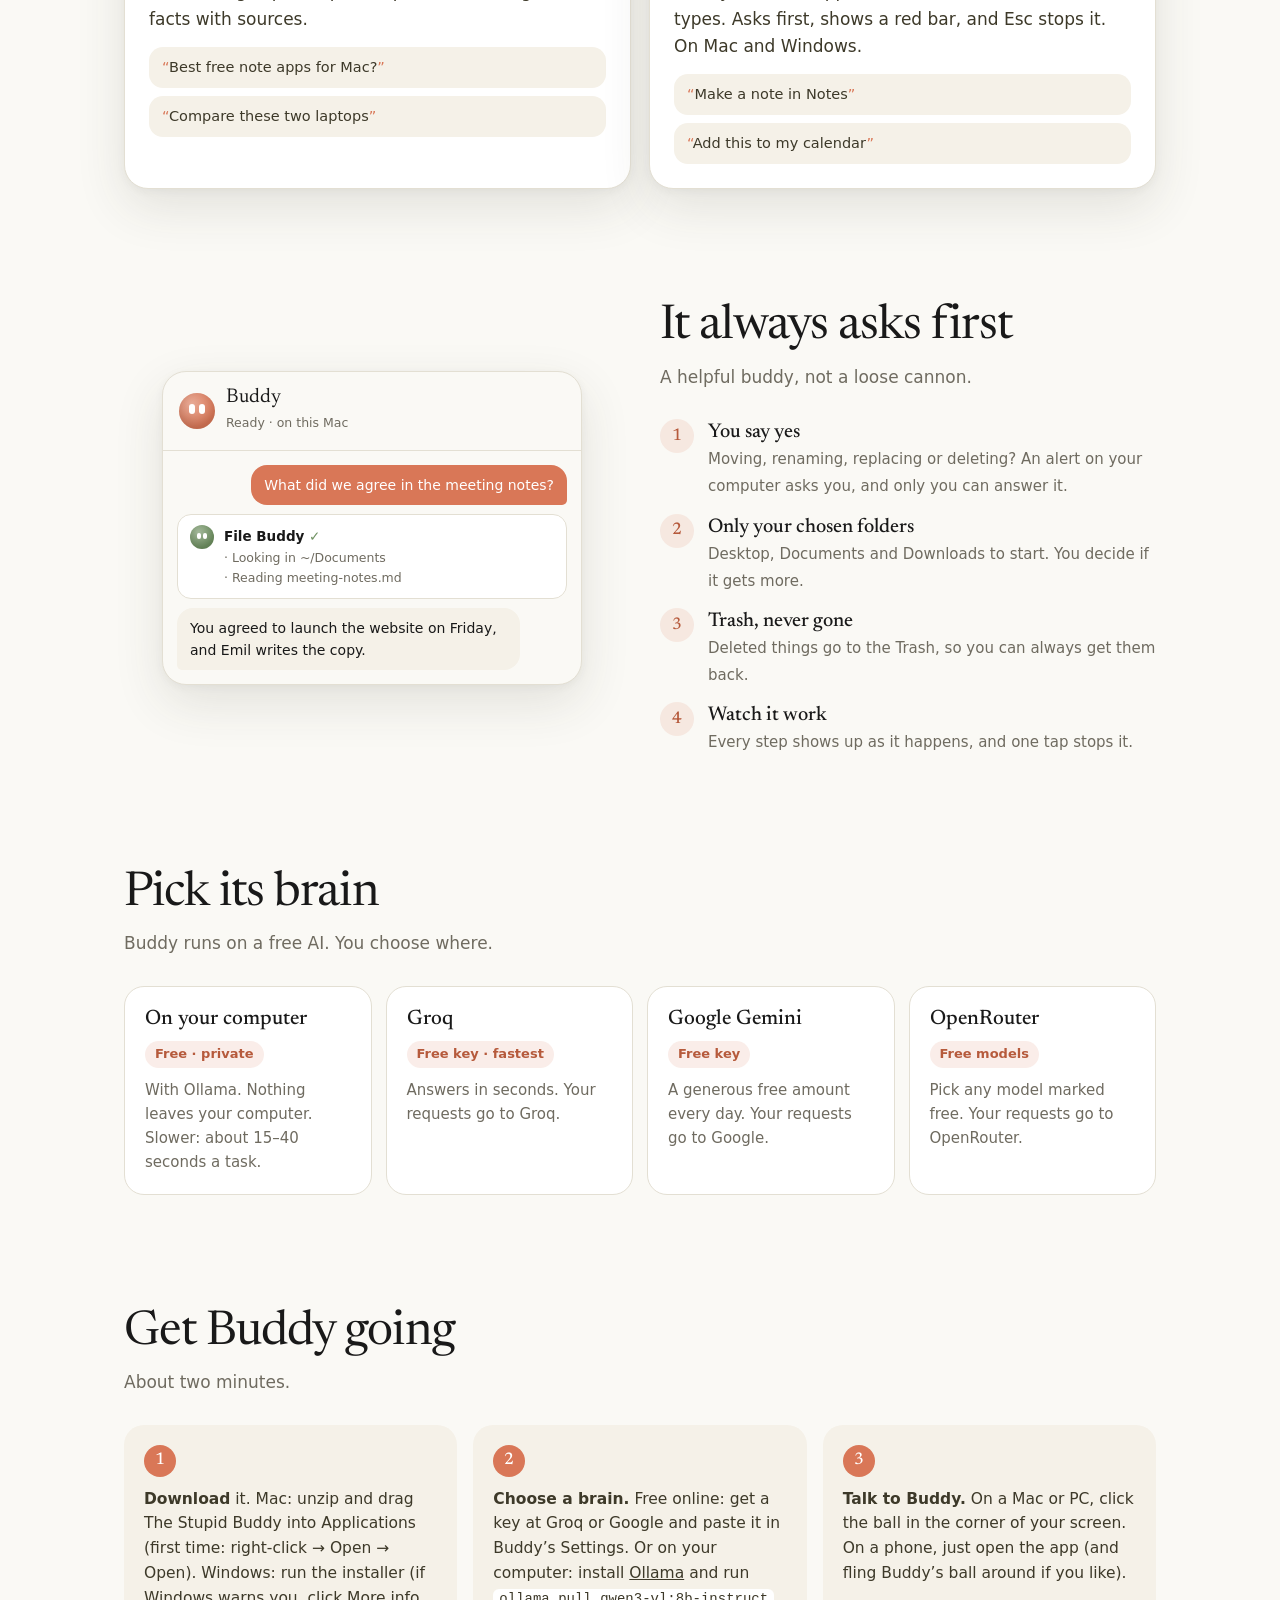
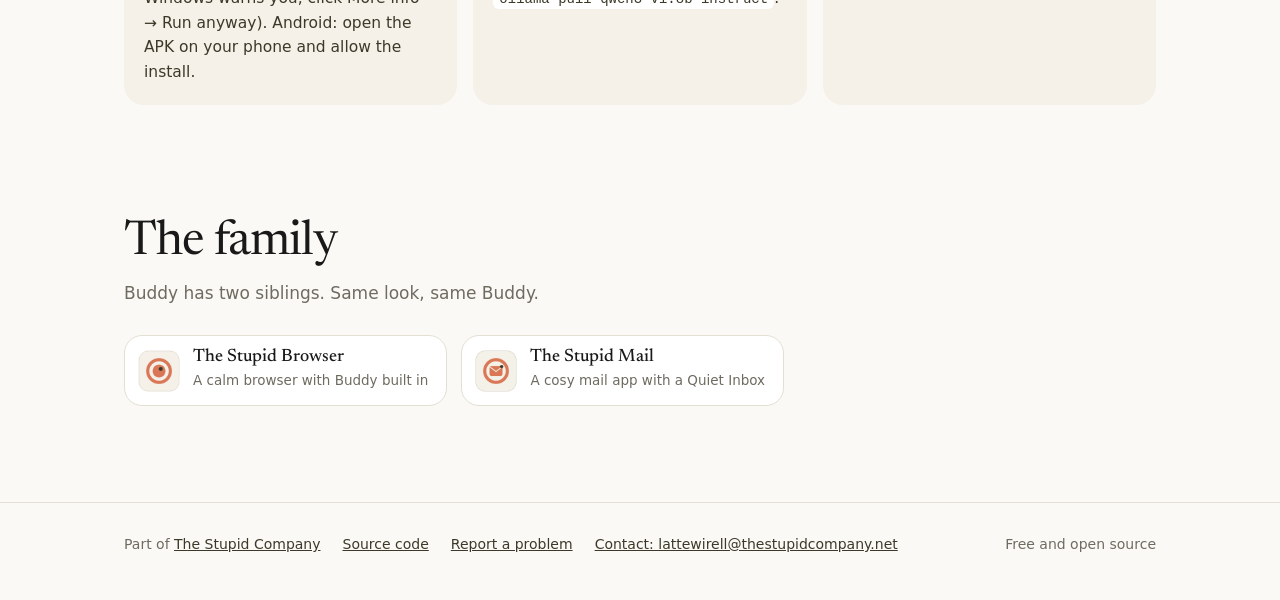
==== commit 32d53f7d: "0.5.0: Windows version on the website and in the README" ====
--- a/site/index.html
+++ b/site/index.html
@@ -4,9 +4,9 @@
 <meta charset="utf-8">
 <meta name="viewport" content="width=device-width, initial-scale=1">
 <title>The Stupid Buddy</title>
-<meta name="description" content="Buddy lives on your Mac's desktop with a small AI team that tidies files, writes for you and looks things up. Free, and it always asks first.">
+<meta name="description" content="Buddy lives on your Mac or Windows desktop with a small AI team that tidies files, writes for you and looks things up. Free, and it always asks first.">
 <meta property="og:title" content="The Stupid Buddy">
-<meta property="og:description" content="Your desktop got a buddy. And Buddy got a team. Free for Mac and Android.">
+<meta property="og:description" content="Your desktop got a buddy. And Buddy got a team. Free for Mac, Windows and Android.">
 <meta property="og:image" content="https://stupidbuddy.vercel.app/img/icon.png">
 <meta name="theme-color" content="#FAF9F5" media="(prefers-color-scheme: light)">
 <meta name="theme-color" content="#1F1E1D" media="(prefers-color-scheme: dark)">
@@ -144,12 +144,13 @@
   <div class="wrap hero">
     <div>
       <h1>Your desktop got a buddy.<br><em>And Buddy got a team.</em></h1>
-      <p class="lead">Buddy from The Stupid Browser now lives on your Mac and your Android phone. Tell it what you need and its helpers get to work: tidying files, writing for you and looking things up. It always asks before it moves or deletes anything.</p>
+      <p class="lead">Buddy from The Stupid Browser now lives on your Mac, your Windows PC and your Android phone. Tell it what you need and its helpers get to work: tidying files, writing for you and looking things up. It always asks before it moves or deletes anything.</p>
       <div class="ctas">
         <a class="cta" data-dl href="https://github.com/lattewirell-creator/stupid-buddy/releases/latest">Download for Mac <span id="dlSize">.zip</span></a>
+        <a class="cta alt" data-win href="https://github.com/lattewirell-creator/stupid-buddy/releases/latest">Windows <span id="winSize">.exe</span></a>
         <a class="cta alt" data-apk href="https://github.com/lattewirell-creator/stupid-buddy/releases/latest">Android <span id="apkSize">.apk</span></a>
       </div>
-      <div class="small" id="dlNote">Free · Mac (macOS 14+, Apple chip and Intel) · Android 8+</div>
+      <div class="small" id="dlNote">Free · Mac (macOS 14+, Apple chip and Intel) · Windows 10 and 11 · Android 8+</div>
     </div>
     <div class="hero-art" aria-hidden="true">
       <span class="ball big"><i></i><i></i></span>
@@ -168,7 +169,7 @@
           <span class="ask">Write a thank-you email to my teacher</span><span class="ask">Summarize this report</span></div>
         <div class="helper"><span class="ball" style="--c: var(--sky)"><i></i><i></i></span><h3>Web Buddy</h3><p>Looks things up, compares options and brings back facts with sources.</p>
           <span class="ask">Best free note apps for Mac?</span><span class="ask">Compare these two laptops</span></div>
-        <div class="helper"><span class="ball" style="--c: var(--rose)"><i></i><i></i></span><h3>Hands Buddy</h3><p>Uses your other apps: looks at the screen, clicks and types. Asks first, shows a red bar, and Esc stops it. On Mac.</p>
+        <div class="helper"><span class="ball" style="--c: var(--rose)"><i></i><i></i></span><h3>Hands Buddy</h3><p>Uses your other apps: looks at the screen, clicks and types. Asks first, shows a red bar, and Esc stops it. On Mac and Windows.</p>
           <span class="ask">Make a note in Notes</span><span class="ask">Add this to my calendar</span></div>
       </div>
     </div>
@@ -188,7 +189,7 @@
         <h2>It always asks first</h2>
         <p class="sub">A helpful buddy, not a loose cannon.</p>
         <div class="points">
-          <div class="point"><span class="n">1</span><div><b>You say yes</b><span>Moving, renaming, replacing or deleting? A Mac alert asks you, and only you can answer it.</span></div></div>
+          <div class="point"><span class="n">1</span><div><b>You say yes</b><span>Moving, renaming, replacing or deleting? An alert on your computer asks you, and only you can answer it.</span></div></div>
           <div class="point"><span class="n">2</span><div><b>Only your chosen folders</b><span>Desktop, Documents and Downloads to start. You decide if it gets more.</span></div></div>
           <div class="point"><span class="n">3</span><div><b>Trash, never gone</b><span>Deleted things go to the Trash, so you can always get them back.</span></div></div>
           <div class="point"><span class="n">4</span><div><b>Watch it work</b><span>Every step shows up as it happens, and one tap stops it.</span></div></div>
@@ -202,7 +203,7 @@
       <h2>Pick its brain</h2>
       <p class="sub">Buddy runs on a free AI. You choose where.</p>
       <div class="brains">
-        <div class="brain"><b>On your Mac</b><span class="tag">Free · private</span><p>With Ollama. Nothing leaves your computer. Slower: about 15–40 seconds a task.</p></div>
+        <div class="brain"><b>On your computer</b><span class="tag">Free · private</span><p>With Ollama. Nothing leaves your computer. Slower: about 15–40 seconds a task.</p></div>
         <div class="brain"><b>Groq</b><span class="tag">Free key · fastest</span><p>Answers in seconds. Your requests go to Groq.</p></div>
         <div class="brain"><b>Google Gemini</b><span class="tag">Free key</span><p>A generous free amount every day. Your requests go to Google.</p></div>
         <div class="brain"><b>OpenRouter</b><span class="tag">Free models</span><p>Pick any model marked free. Your requests go to OpenRouter.</p></div>
@@ -215,9 +216,9 @@
       <h2>Get Buddy going</h2>
       <p class="sub">About two minutes.</p>
       <div class="steps">
-        <div class="step"><p><b>Download</b> it. Mac: unzip and drag The Stupid Buddy into Applications (first time: right-click → Open → Open). Android: open the APK on your phone and allow the install.</p></div>
-        <div class="step"><p><b>Choose a brain.</b> Free online: get a key at Groq or Google and paste it in Buddy’s Settings. Or on your Mac: install <a href="https://ollama.com">Ollama</a> and run <code>ollama pull qwen3-vl:8b-instruct</code>.</p></div>
-        <div class="step"><p><b>Talk to Buddy.</b> On a Mac, click the ball in the corner of your screen. On a phone, just open the app (and fling Buddy’s ball around if you like).</p></div>
+        <div class="step"><p><b>Download</b> it. Mac: unzip and drag The Stupid Buddy into Applications (first time: right-click → Open → Open). Windows: run the installer (if Windows warns you, click More info → Run anyway). Android: open the APK on your phone and allow the install.</p></div>
+        <div class="step"><p><b>Choose a brain.</b> Free online: get a key at Groq or Google and paste it in Buddy’s Settings. Or on your computer: install <a href="https://ollama.com">Ollama</a> and run <code>ollama pull qwen3-vl:8b-instruct</code>.</p></div>
+        <div class="step"><p><b>Talk to Buddy.</b> On a Mac or PC, click the ball in the corner of your screen. On a phone, just open the app (and fling Buddy’s ball around if you like).</p></div>
       </div>
     </div>
   </section>
@@ -250,6 +251,8 @@
 fetch('https://api.github.com/repos/lattewirell-creator/stupid-buddy/releases/latest').then((r) => (r.ok ? r.json() : null)).then((rel) => {
   if (!rel) return;
   const zip = (rel.assets || []).find((a) => /\.zip$/.test(a.name)), apk = (rel.assets || []).find((a) => /android\.apk$/.test(a.name));
+  const win = (rel.assets || []).find((a) => /windows-setup\.exe$/.test(a.name));
+  if (win) { document.querySelectorAll('[data-win]').forEach((a) => { a.href = win.browser_download_url; }); document.getElementById('winSize').textContent = Math.max(0.1, Math.round(win.size / 104857.6) / 10) + ' MB'; }
   if (apk) { document.querySelectorAll('[data-apk]').forEach((a) => { a.href = apk.browser_download_url; }); document.getElementById('apkSize').textContent = Math.max(0.1, Math.round(apk.size / 104857.6) / 10) + ' MB'; }
   if (zip) {
     document.querySelectorAll('[data-dl]').forEach((a) => { a.href = zip.browser_download_url; });
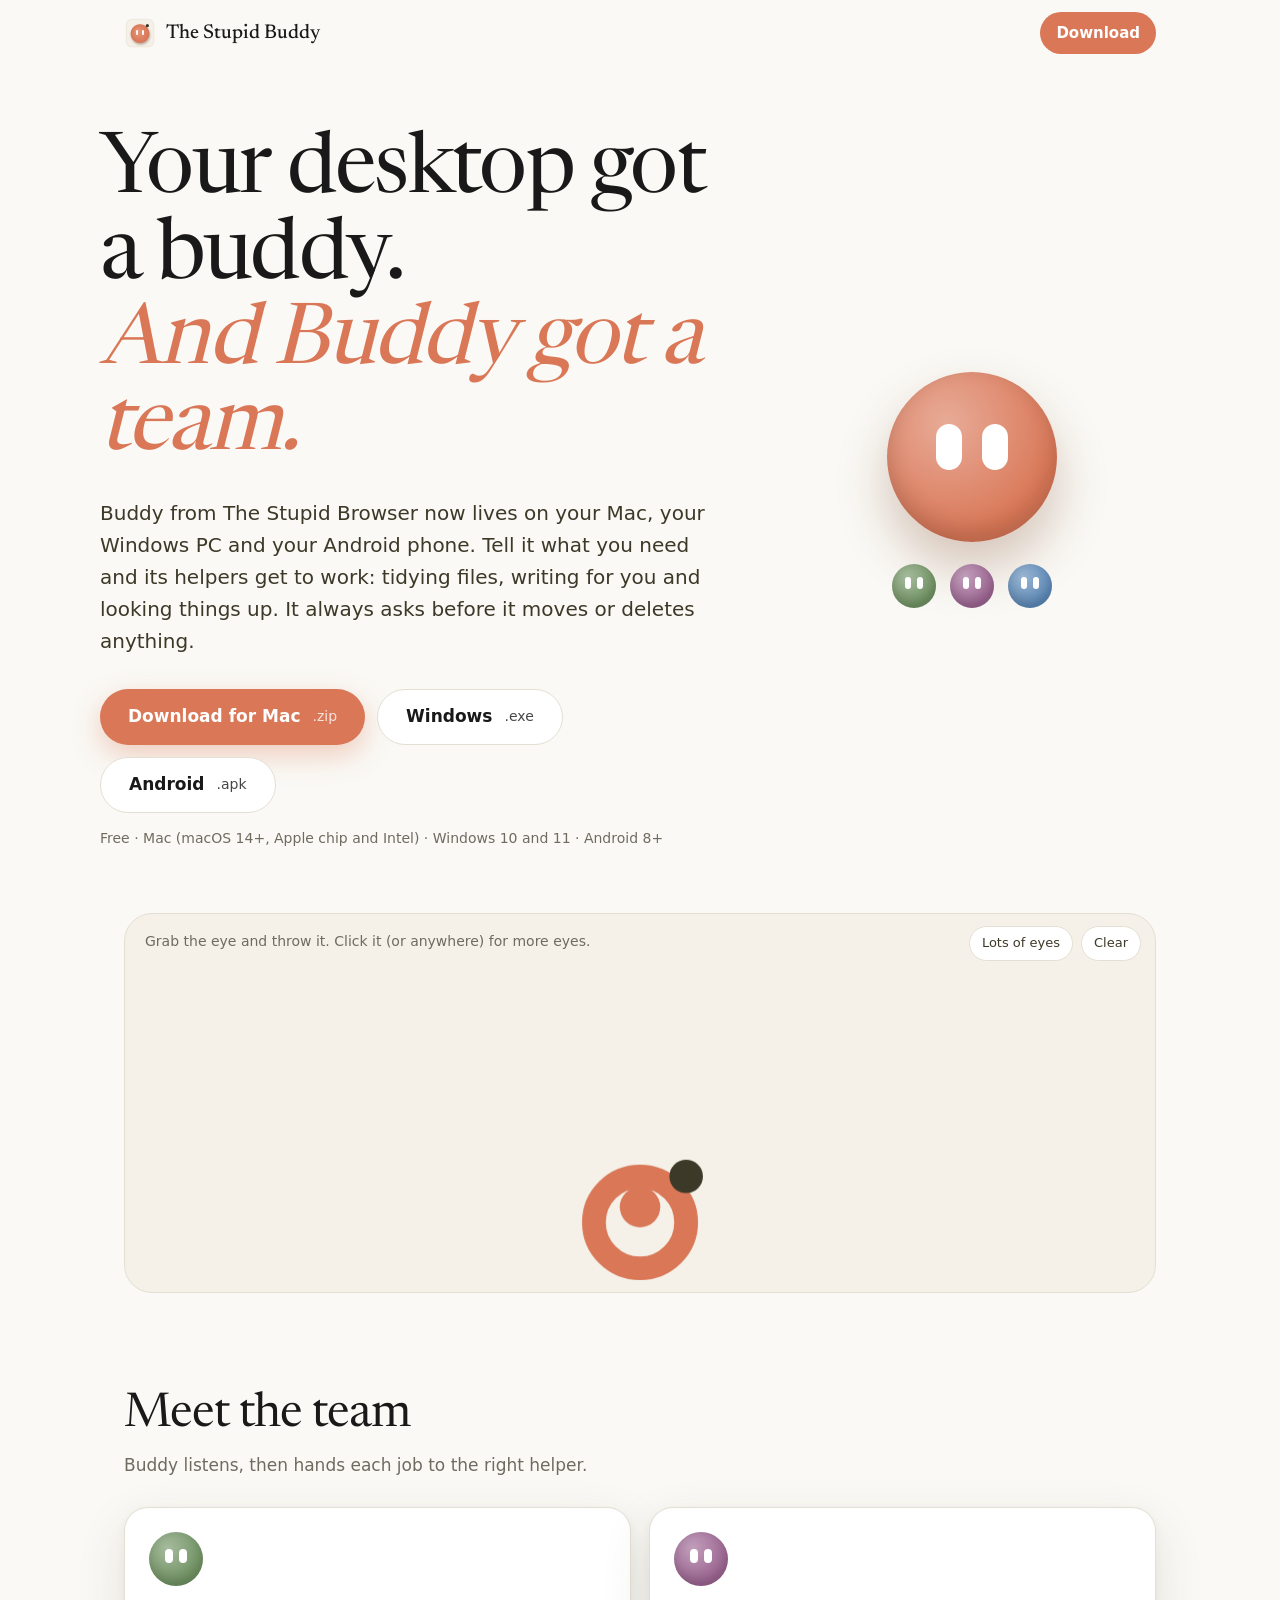
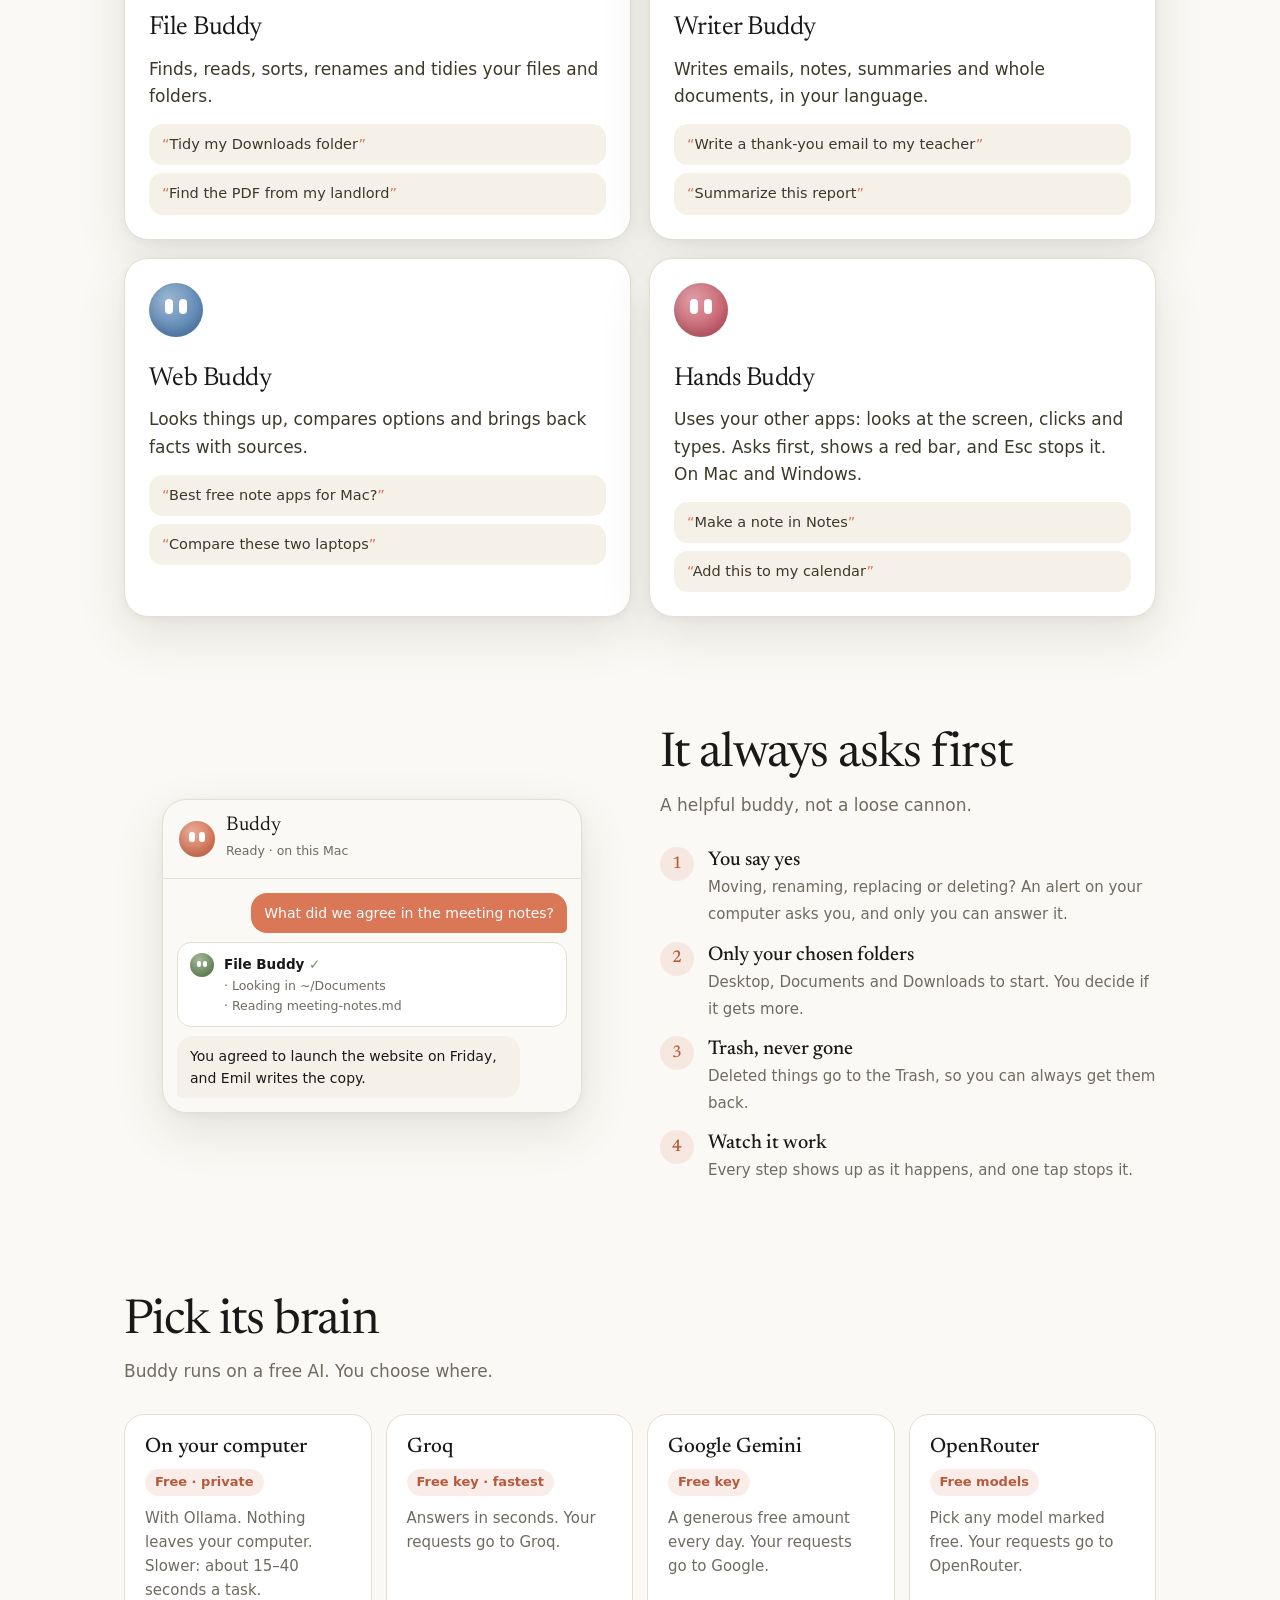
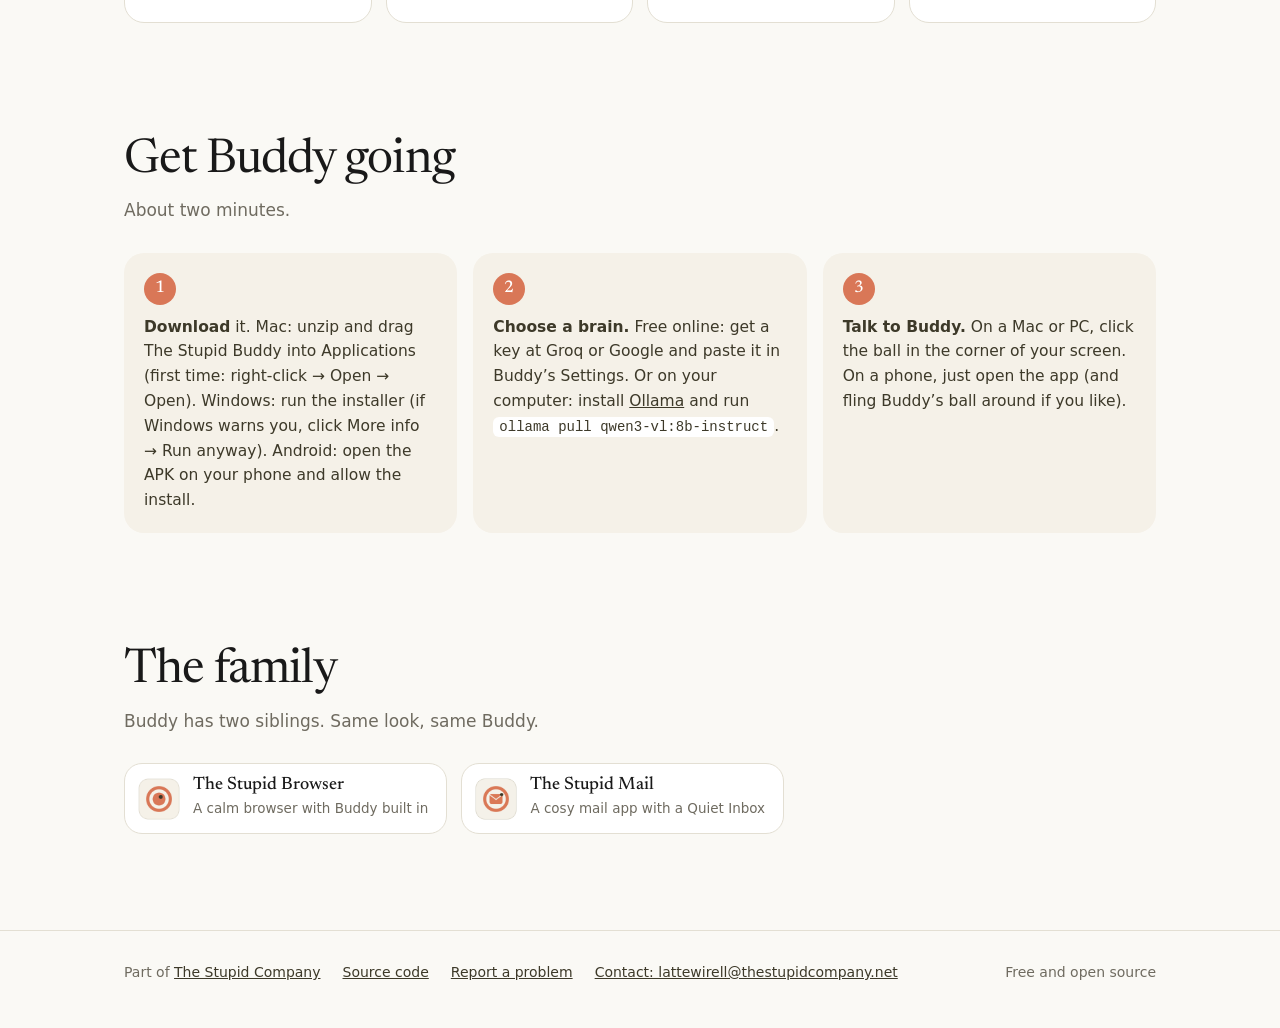
==== commit 9d5aa7cc: "Website: a playground where you throw the eye and click for little eyes that watch you" ====
--- a/site/index.html
+++ b/site/index.html
@@ -31,6 +31,18 @@
 .wrap { max-width: 1080px; margin: 0 auto; padding: 0 24px; }
 h1, h2, h3 { font-family: var(--serif); font-weight: 400; letter-spacing: -.02em; margin: 0; }
 
+/* play: throw the eye (The Stupid Company's logo); clicks make little eyes that watch you */
+#play { padding: 8px 0 40px; }
+.play-box { position: relative; height: 380px; border-radius: 28px; background: var(--surface-2); border: 1px solid var(--line); overflow: hidden; touch-action: none; user-select: none; -webkit-user-select: none; cursor: grab; }
+.play-box.grabbing { cursor: grabbing; }
+.play-box canvas { position: absolute; inset: 0; width: 100%; height: 100%; display: block; }
+.play-hint { position: absolute; left: 20px; top: 16px; font-size: 14px; color: var(--muted); pointer-events: none; }
+.play-tools { position: absolute; right: 14px; top: 12px; display: flex; gap: 8px; }
+.play-tools button { font: inherit; font-size: 13px; padding: 6px 12px; border-radius: 999px; border: 1px solid var(--line); background: var(--surface); color: var(--text-2); cursor: pointer; }
+.play-tools button:hover { border-color: var(--accent); }
+.play-count { position: absolute; left: 20px; top: 40px; font-size: 13px; color: var(--muted); pointer-events: none; }
+@media (max-width: 520px) { .play-box { height: 340px; } .play-hint { right: 20px; top: 52px; } .play-count { top: 100px; } }
+
 /* the ball */
 .ball { position: relative; display: inline-block; border-radius: 50%; flex: none; background: radial-gradient(circle at 35% 30%, color-mix(in srgb, var(--c, var(--accent)) 62%, #fff), var(--c, var(--accent)) 70%);
   box-shadow: inset 0 -6px 12px rgba(0,0,0,.14); }
@@ -158,6 +170,17 @@
     </div>
   </div>
 
+  <section id="play">
+    <div class="wrap">
+      <div class="play-box" id="playBox">
+        <canvas id="playCanvas" aria-label="A playground: drag the big eye and throw it. Click or tap to make little eyes."></canvas>
+        <div class="play-hint">Grab the eye and throw it. Click it (or anywhere) for more eyes.</div>
+        <div class="play-tools"><button type="button" id="playBurst">Lots of eyes</button><button type="button" id="playClear">Clear</button></div>
+        <div class="play-count" id="playCount"></div>
+      </div>
+    </div>
+  </section>
+
   <section id="team">
     <div class="wrap">
       <h2>Meet the team</h2>
@@ -247,6 +270,120 @@
 </footer>
 
 <script>
+// The playground: the big eye (the logo) can be thrown; it and the little eyes bounce, pile up and watch the pointer.
+(() => {
+  const box = document.getElementById('playBox'), cv = document.getElementById('playCanvas');
+  if (!box || !cv || !cv.getContext) return;
+  const ctx = cv.getContext('2d');
+  const css = (n) => getComputedStyle(document.documentElement).getPropertyValue(n).trim();
+  const COLORS = ['--accent', '--sage', '--plum', '--sky', '--rose'].map(css).concat(['#E9A23B', '#3FB98A', '#8A5CD6']);
+  const DOT = css('--text-2');   // the logo's dark dot (light on a dark page)
+  const MAX = 140, G = 1900, BOUNCE = 0.62, AIR = 0.998;
+  let W = 0, H = 0, dpr = 1;
+  const eyes = [];
+  const add = (x, y, r, color, vx = 0, vy = 0, big = false) => { if (!big && eyes.length > MAX) eyes.splice(1, 1); eyes.push({ x, y, r, color, vx, vy, big, blink: 0, next: 1 + Math.random() * 4 }); };
+  function size() {
+    const b = box.getBoundingClientRect(); dpr = Math.min(2, devicePixelRatio || 1);
+    W = b.width; H = b.height; cv.width = W * dpr; cv.height = H * dpr; ctx.setTransform(dpr, 0, 0, dpr, 0, 0);
+  }
+  size(); addEventListener('resize', () => { size(); wake(); });
+  add(W * 0.5, H * 0.45, Math.min(70, W * 0.12), css('--accent'), 0, 0, true);
+  const big = eyes[0];
+
+  let pointer = { x: W / 2, y: H / 3 }, held = null, grab = { dx: 0, dy: 0 }, samples = [], downAt = null, moved = false;
+  const at = (e) => { const b = box.getBoundingClientRect(); return { x: e.clientX - b.left, y: e.clientY - b.top }; };
+  const hit = (p) => { for (let i = eyes.length - 1; i >= 0; i--) { const o = eyes[i]; if (Math.hypot(p.x - o.x, p.y - o.y) < o.r * 1.1) return o; } return null; };
+  function burst(x, y, n, speed = 700) {
+    for (let i = 0; i < n; i++) {
+      const a = Math.random() * Math.PI * 2, v = speed * (0.4 + Math.random() * 0.8);
+      add(x + Math.cos(a) * 4, y + Math.sin(a) * 4, 9 + Math.random() * 13, COLORS[(Math.random() * COLORS.length) | 0], Math.cos(a) * v, Math.sin(a) * v - 250);
+    }
+    wake();
+  }
+  box.addEventListener('pointerdown', (e) => {
+    if (e.target.closest('button')) return;
+    const p = at(e); pointer = p; downAt = p; moved = false; samples = [{ t: performance.now(), ...p }];
+    held = hit(p);
+    if (held) { grab = { dx: p.x - held.x, dy: p.y - held.y }; held.vx = held.vy = 0; box.classList.add('grabbing'); }
+    box.setPointerCapture(e.pointerId); wake();
+  });
+  box.addEventListener('pointermove', (e) => {
+    pointer = at(e); wake();
+    if (!downAt) return;
+    if (Math.hypot(pointer.x - downAt.x, pointer.y - downAt.y) > 5) moved = true;
+    const now = performance.now(); samples.push({ t: now, ...pointer }); while (samples.length > 2 && now - samples[0].t > 90) samples.shift();
+    if (held) { held.x = pointer.x - grab.dx; held.y = pointer.y - grab.dy; }
+  });
+  const up = () => {
+    if (!downAt) return;
+    if (held && moved && samples.length > 1) {
+      const a = samples[0], z = samples[samples.length - 1], dt = Math.max(16, z.t - a.t) / 1000;
+      held.vx = Math.max(-4000, Math.min(4000, (z.x - a.x) / dt)); held.vy = Math.max(-4000, Math.min(4000, (z.y - a.y) / dt));
+    } else if (!moved) burst(downAt.x, downAt.y, held && held.big ? 14 : 3, held && held.big ? 800 : 350);
+    held = null; downAt = null; box.classList.remove('grabbing'); wake();
+  };
+  box.addEventListener('pointerup', up); box.addEventListener('pointercancel', up);
+  box.addEventListener('pointerleave', () => { if (!downAt) pointer = null; });
+  document.getElementById('playBurst').onclick = () => burst(big.x, big.y, 40, 1100);
+  document.getElementById('playClear').onclick = () => { eyes.splice(1); big.x = W / 2; big.y = H * 0.45; big.vx = big.vy = 0; wake(); };
+
+  function step(dt) {
+    let busy = false;
+    for (const o of eyes) {
+      if (o === held) continue;
+      o.vy += G * dt; o.vx *= AIR; o.x += o.vx * dt; o.y += o.vy * dt;
+      let bump = 0;
+      if (o.x < o.r) { o.x = o.r; bump = Math.abs(o.vx); o.vx = -o.vx * BOUNCE; }
+      if (o.x > W - o.r) { o.x = W - o.r; bump = Math.abs(o.vx); o.vx = -o.vx * BOUNCE; }
+      if (o.y < o.r) { o.y = o.r; bump = Math.max(bump, Math.abs(o.vy)); o.vy = -o.vy * BOUNCE; }
+      if (o.y > H - o.r) { o.y = H - o.r; bump = Math.max(bump, Math.abs(o.vy)); o.vy = -o.vy * BOUNCE; if (Math.abs(o.vy) < 60) o.vy = 0; o.vx *= 0.96; }
+      if (o.big && bump > 900) burst(o.x, o.y, Math.min(8, (bump / 500) | 0), bump * 0.35);   // a hard throw shakes little eyes loose
+      if (Math.abs(o.vx) > 8 || Math.abs(o.vy) > 8) busy = true;
+    }
+    // Eyes push each other apart, so they pile up instead of overlapping.
+    for (let i = 0; i < eyes.length; i++) for (let j = i + 1; j < eyes.length; j++) {
+      const a = eyes[i], b = eyes[j], dx = b.x - a.x, dy = b.y - a.y, d = Math.hypot(dx, dy), m = a.r + b.r;
+      if (d >= m || d === 0) continue;
+      const nx = dx / d, ny = dy / d, push = (m - d), wa = a === held ? 0 : b === held ? 1 : b.r * b.r / (a.r * a.r + b.r * b.r);
+      a.x -= nx * push * wa; a.y -= ny * push * wa; b.x += nx * push * (1 - wa); b.y += ny * push * (1 - wa);
+      const rel = (b.vx - a.vx) * nx + (b.vy - a.vy) * ny;
+      if (rel < 0) { const k = -rel * 0.8; if (a !== held) { a.vx -= nx * k * wa; a.vy -= ny * k * wa; } if (b !== held) { b.vx += nx * k * (1 - wa); b.vy += ny * k * (1 - wa); } }
+    }
+    return busy;
+  }
+  function draw(t) {
+    ctx.clearRect(0, 0, W, H);
+    const look = pointer || { x: W / 2, y: H / 2 };
+    for (const o of eyes) {
+      o.next -= 1 / 60; if (o.next < 0) { o.blink = 0.18; o.next = 2 + Math.random() * 5; }
+      if (o.blink > 0) o.blink -= 1 / 60;
+      const ring = o.r * 0.83, tube = o.r * 0.34;
+      ctx.lineWidth = tube; ctx.strokeStyle = o.color;
+      ctx.beginPath(); ctx.arc(o.x, o.y, ring - tube / 2, 0, Math.PI * 2); ctx.stroke();
+      // the pupil looks at the pointer
+      const dx = look.x - o.x, dy = look.y - o.y, d = Math.hypot(dx, dy) || 1, reach = Math.min(o.r * 0.22, d * 0.1);
+      const px = o.x + dx / d * reach, py = o.y + dy / d * reach, pr = o.r * 0.29;
+      ctx.fillStyle = o.color; ctx.beginPath();
+      ctx.ellipse(px, py, pr, o.blink > 0 ? pr * 0.15 : pr, 0, 0, Math.PI * 2); ctx.fill();
+      // the little dark dot from the logo
+      ctx.fillStyle = DOT; ctx.beginPath(); ctx.arc(o.x + o.r * 0.66, o.y - o.r * 0.66, o.r * 0.24, 0, Math.PI * 2); ctx.fill();
+    }
+    const n = eyes.length - 1;
+    document.getElementById('playCount').textContent = n ? `${n} little eye${n === 1 ? '' : 's'} watching you` : '';
+  }
+  // Runs only while something moves or you're playing; otherwise it sleeps (with a slow blink tick).
+  let raf = 0, last = 0, quiet = 0;
+  function frame(now) {
+    const dt = Math.min(1 / 30, (now - last) / 1000 || 1 / 60); last = now;
+    const busy = step(dt) || held || downAt;
+    draw(now);
+    quiet = busy ? 0 : quiet + 1;
+    raf = quiet > 90 ? 0 : requestAnimationFrame(frame);
+  }
+  function wake() { if (!raf) { last = performance.now(); quiet = 0; raf = requestAnimationFrame(frame); } }
+  setInterval(() => { if (!raf && !document.hidden) wake(); }, 2500);   // let them blink now and then
+  wake();
+})();
 // The download button points straight at the newest release's zip.
 fetch('https://api.github.com/repos/lattewirell-creator/stupid-buddy/releases/latest').then((r) => (r.ok ? r.json() : null)).then((rel) => {
   if (!rel) return;
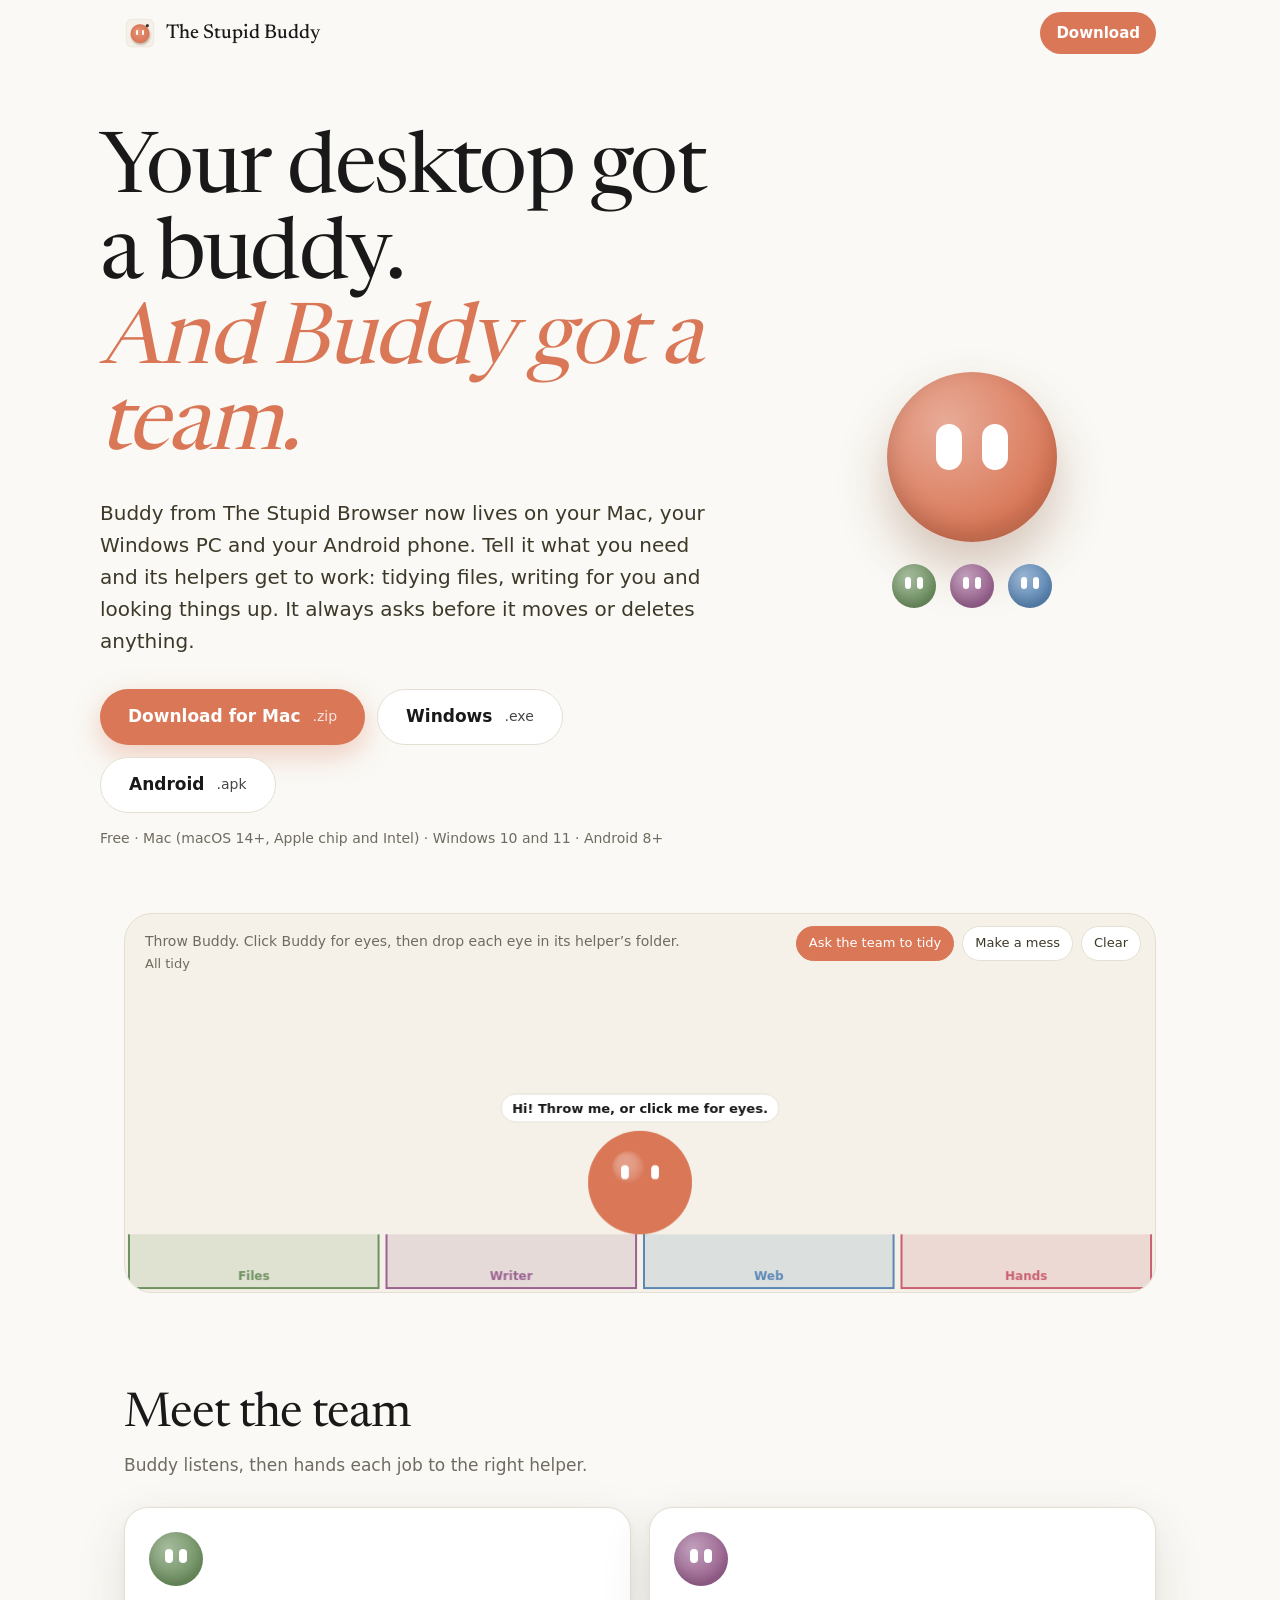
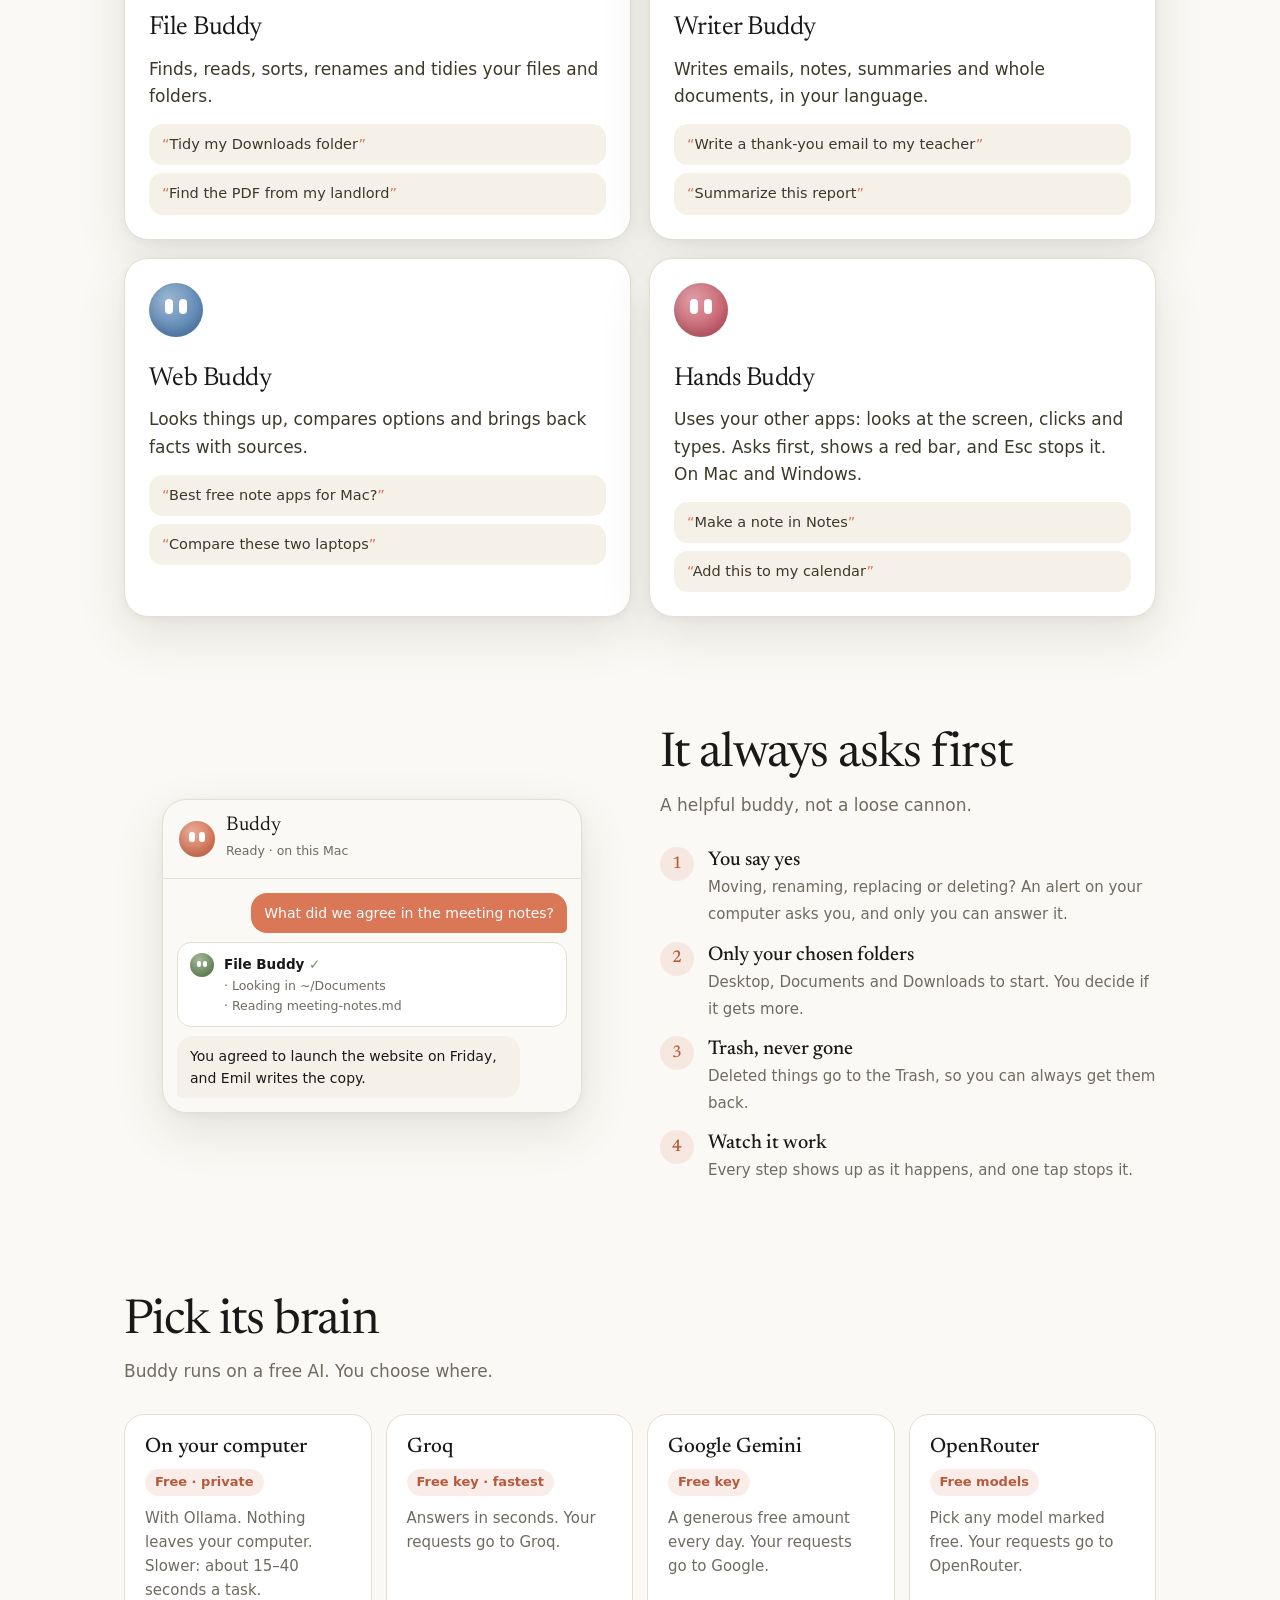
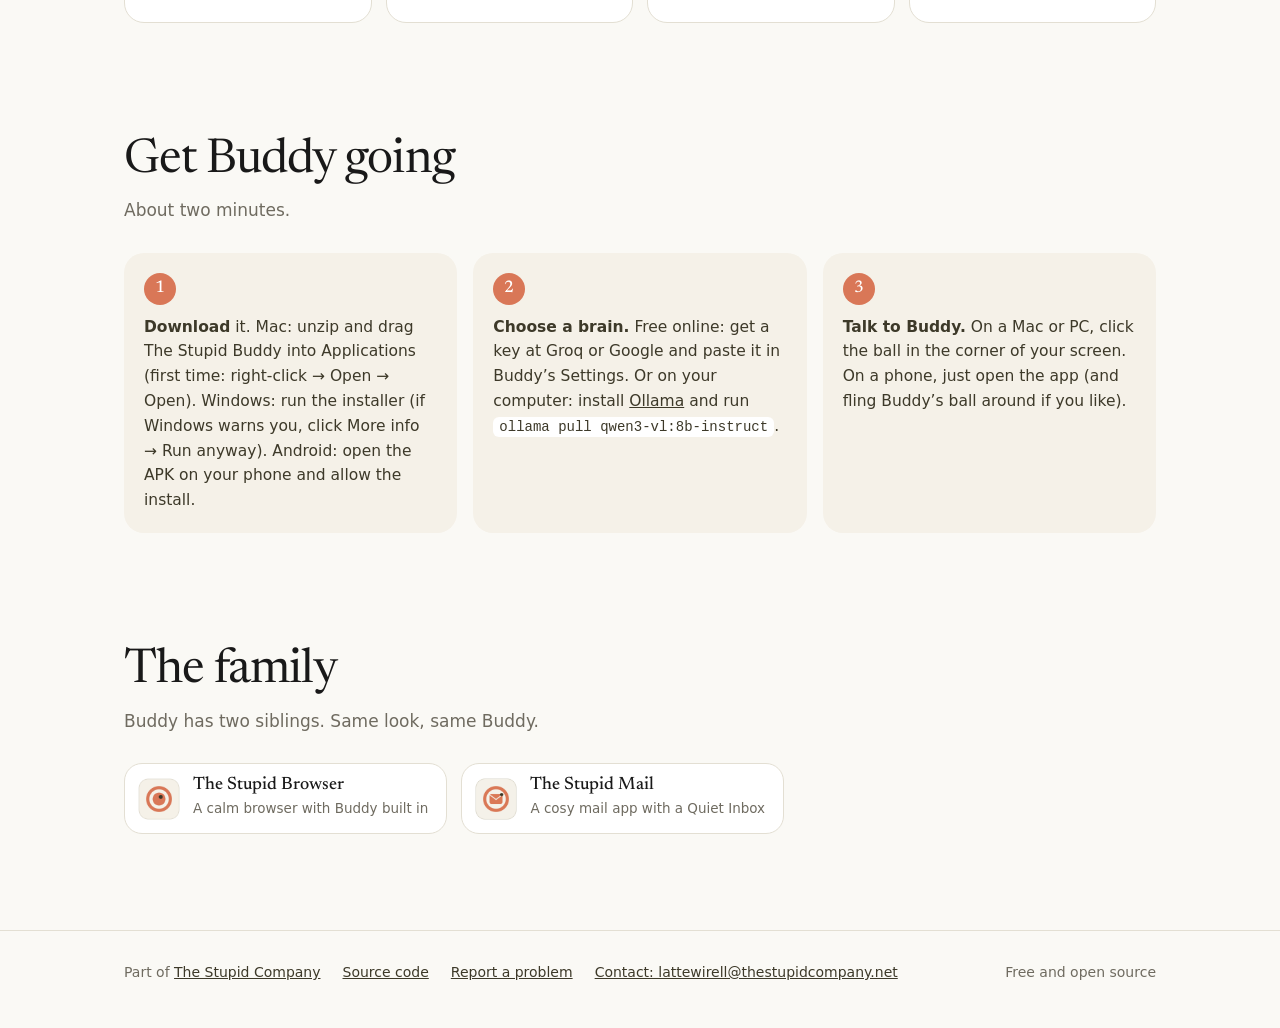
==== commit deec2312: "Website playground: throw Buddy, file eyes in the helpers' folders, or ask the team to tidy" ====
--- a/site/index.html
+++ b/site/index.html
@@ -40,8 +40,10 @@
 .play-tools { position: absolute; right: 14px; top: 12px; display: flex; gap: 8px; }
 .play-tools button { font: inherit; font-size: 13px; padding: 6px 12px; border-radius: 999px; border: 1px solid var(--line); background: var(--surface); color: var(--text-2); cursor: pointer; }
 .play-tools button:hover { border-color: var(--accent); }
+.play-tools button.go { background: var(--accent); border-color: var(--accent); color: #fff; }
 .play-count { position: absolute; left: 20px; top: 40px; font-size: 13px; color: var(--muted); pointer-events: none; }
-@media (max-width: 520px) { .play-box { height: 340px; } .play-hint { right: 20px; top: 52px; } .play-count { top: 100px; } }
+@media (max-width: 900px) { .play-box { height: 420px; } .play-tools { left: 14px; right: 14px; flex-wrap: wrap; } .play-hint { right: 20px; top: 56px; } .play-count { top: 80px; } }
+@media (max-width: 520px) { .play-hint { top: 92px; } .play-count { top: 138px; } }
 
 /* the ball */
 .ball { position: relative; display: inline-block; border-radius: 50%; flex: none; background: radial-gradient(circle at 35% 30%, color-mix(in srgb, var(--c, var(--accent)) 62%, #fff), var(--c, var(--accent)) 70%);
@@ -173,9 +175,9 @@
   <section id="play">
     <div class="wrap">
       <div class="play-box" id="playBox">
-        <canvas id="playCanvas" aria-label="A playground: drag the big eye and throw it. Click or tap to make little eyes."></canvas>
-        <div class="play-hint">Grab the eye and throw it. Click it (or anywhere) for more eyes.</div>
-        <div class="play-tools"><button type="button" id="playBurst">Lots of eyes</button><button type="button" id="playClear">Clear</button></div>
+        <canvas id="playCanvas" aria-label="A playground: throw Buddy, click Buddy for little eyes, and file each eye in the folder of its colour, or ask the team to tidy up."></canvas>
+        <div class="play-hint">Throw Buddy. Click Buddy for eyes, then drop each eye in its helper’s folder.</div>
+        <div class="play-tools"><button type="button" id="playTidy" class="go">Ask the team to tidy</button><button type="button" id="playBurst">Make a mess</button><button type="button" id="playClear">Clear</button></div>
         <div class="play-count" id="playCount"></div>
       </div>
     </div>
@@ -270,41 +272,50 @@
 </footer>
 
 <script>
-// The playground: the big eye (the logo) can be thrown; it and the little eyes bounce, pile up and watch the pointer.
+// The playground: throw Buddy, click for little eyes, and file each eye in its helper's folder.
+// Or ask the team: the four helpers fly in and tidy up, like they do your Downloads folder.
 (() => {
   const box = document.getElementById('playBox'), cv = document.getElementById('playCanvas');
   if (!box || !cv || !cv.getContext) return;
   const ctx = cv.getContext('2d');
   const css = (n) => getComputedStyle(document.documentElement).getPropertyValue(n).trim();
-  const COLORS = ['--accent', '--sage', '--plum', '--sky', '--rose'].map(css).concat(['#E9A23B', '#3FB98A', '#8A5CD6']);
-  const DOT = css('--text-2');   // the logo's dark dot (light on a dark page)
-  const MAX = 140, G = 1900, BOUNCE = 0.62, AIR = 0.998;
-  let W = 0, H = 0, dpr = 1;
-  const eyes = [];
-  const add = (x, y, r, color, vx = 0, vy = 0, big = false) => { if (!big && eyes.length > MAX) eyes.splice(1, 1); eyes.push({ x, y, r, color, vx, vy, big, blink: 0, next: 1 + Math.random() * 4 }); };
+  const TEAM = [['Files', css('--sage')], ['Writer', css('--plum')], ['Web', css('--sky')], ['Hands', css('--rose')]];
+  const DOT = css('--text-2'), INK = css('--muted'), LINE = css('--line'), SURF = css('--surface');
+  const MAX = 90, G = 1900, BOUNCE = 0.55, AIR = 0.998, TRAY = 58;
+  let W = 0, H = 0, dpr = 1, filed = 0, say = null, tidying = false;
+  const eyes = [], helpers = [], pops = [];
   function size() {
     const b = box.getBoundingClientRect(); dpr = Math.min(2, devicePixelRatio || 1);
     W = b.width; H = b.height; cv.width = W * dpr; cv.height = H * dpr; ctx.setTransform(dpr, 0, 0, dpr, 0, 0);
   }
   size(); addEventListener('resize', () => { size(); wake(); });
-  add(W * 0.5, H * 0.45, Math.min(70, W * 0.12), css('--accent'), 0, 0, true);
-  const big = eyes[0];
-
-  let pointer = { x: W / 2, y: H / 3 }, held = null, grab = { dx: 0, dy: 0 }, samples = [], downAt = null, moved = false;
+  const floor = () => H - TRAY;
+  const trayOf = (x) => Math.max(0, Math.min(3, Math.floor(x / (W / 4))));
+  const buddy = { x: W * 0.5, y: H * 0.35, r: Math.min(52, W * 0.09), vx: 0, vy: 0, buddy: true, blink: 0, next: 2 };
+  eyes.push(buddy);
+  const talk = (text, ms = 1600) => { say = { text, until: performance.now() + ms }; wake(); };
+  function add(x, y, team, vx, vy) {
+    if (eyes.length > MAX) return;
+    eyes.push({ x, y, r: 10 + Math.random() * 6, team, color: TEAM[team][1], vx, vy, blink: 0, next: 1 + Math.random() * 4, rest: 0 });
+  }
+  function burst(x, y, n, speed) {
+    for (let i = 0; i < n; i++) { const a = Math.random() * Math.PI * 2, v = speed * (0.4 + Math.random() * 0.8); add(x + Math.cos(a) * 6, y + Math.sin(a) * 6, (Math.random() * 4) | 0, Math.cos(a) * v, Math.sin(a) * v - 300); }
+    wake();
+  }
+  function file(o) {
+    const i = eyes.indexOf(o); if (i > 0) eyes.splice(i, 1);
+    filed++; pops.push({ x: o.x, y: o.y, color: o.color, t: 0 });
+  }
+
+  /* ---- pointer: grab and throw anything; a click on Buddy makes eyes ---- */
+  let pointer = null, held = null, grab = { dx: 0, dy: 0 }, samples = [], downAt = null, moved = false;
   const at = (e) => { const b = box.getBoundingClientRect(); return { x: e.clientX - b.left, y: e.clientY - b.top }; };
-  const hit = (p) => { for (let i = eyes.length - 1; i >= 0; i--) { const o = eyes[i]; if (Math.hypot(p.x - o.x, p.y - o.y) < o.r * 1.1) return o; } return null; };
-  function burst(x, y, n, speed = 700) {
-    for (let i = 0; i < n; i++) {
-      const a = Math.random() * Math.PI * 2, v = speed * (0.4 + Math.random() * 0.8);
-      add(x + Math.cos(a) * 4, y + Math.sin(a) * 4, 9 + Math.random() * 13, COLORS[(Math.random() * COLORS.length) | 0], Math.cos(a) * v, Math.sin(a) * v - 250);
-    }
-    wake();
-  }
+  const hit = (p) => { for (let i = eyes.length - 1; i >= 0; i--) { const o = eyes[i]; if (!o.carried && Math.hypot(p.x - o.x, p.y - o.y) < o.r * 1.25) return o; } return null; };
   box.addEventListener('pointerdown', (e) => {
     if (e.target.closest('button')) return;
     const p = at(e); pointer = p; downAt = p; moved = false; samples = [{ t: performance.now(), ...p }];
     held = hit(p);
-    if (held) { grab = { dx: p.x - held.x, dy: p.y - held.y }; held.vx = held.vy = 0; box.classList.add('grabbing'); }
+    if (held) { grab = { dx: p.x - held.x, dy: p.y - held.y }; held.vx = held.vy = 0; held.yours = true; box.classList.add('grabbing'); }
     box.setPointerCapture(e.pointerId); wake();
   });
   box.addEventListener('pointermove', (e) => {
@@ -319,69 +330,144 @@
     if (held && moved && samples.length > 1) {
       const a = samples[0], z = samples[samples.length - 1], dt = Math.max(16, z.t - a.t) / 1000;
       held.vx = Math.max(-4000, Math.min(4000, (z.x - a.x) / dt)); held.vy = Math.max(-4000, Math.min(4000, (z.y - a.y) / dt));
-    } else if (!moved) burst(downAt.x, downAt.y, held && held.big ? 14 : 3, held && held.big ? 800 : 350);
+      if (held.buddy && Math.hypot(held.vx, held.vy) > 1200) talk(['Wheee!', 'Again!', 'I can fly!'][(Math.random() * 3) | 0]);
+    } else if (!moved) {
+      if (held && held.buddy) { burst(held.x, held.y, 10, 700); talk(eyes.length > 40 ? 'That’s a lot of eyes…' : 'Eyes!'); }
+      else if (!held) burst(downAt.x, Math.min(downAt.y, floor() - 20), 2, 250);
+    }
     held = null; downAt = null; box.classList.remove('grabbing'); wake();
   };
   box.addEventListener('pointerup', up); box.addEventListener('pointercancel', up);
   box.addEventListener('pointerleave', () => { if (!downAt) pointer = null; });
-  document.getElementById('playBurst').onclick = () => burst(big.x, big.y, 40, 1100);
-  document.getElementById('playClear').onclick = () => { eyes.splice(1); big.x = W / 2; big.y = H * 0.45; big.vx = big.vy = 0; wake(); };
+  document.getElementById('playBurst').onclick = () => { burst(buddy.x, buddy.y, 30, 1000); talk('What a mess!'); };
+  document.getElementById('playClear').onclick = () => { eyes.splice(1); helpers.length = 0; tidying = false; filed = 0; buddy.x = W / 2; buddy.y = H * 0.35; buddy.vx = buddy.vy = 0; wake(); };
+  document.getElementById('playTidy').onclick = () => {
+    if (eyes.length < 2) { talk('Nothing to tidy. Click me for eyes!'); return; }
+    if (tidying) return;
+    tidying = true; filed = 0; talk('Team, tidy up!');
+    helpers.length = 0;
+    TEAM.forEach(([, color], i) => helpers.push({ team: i, color, x: (i + 0.5) * W / 4, y: -30, carry: null, wait: i * 0.15 }));
+    wake();
+  };
+
+  /* ---- the helpers: each fetches the eyes in its colour and drops them in its folder ---- */
+  function steer(h, tx, ty, dt) {
+    const dx = tx - h.x, dy = ty - h.y, d = Math.hypot(dx, dy), v = 900 * dt;
+    if (d <= v) { h.x = tx; h.y = ty; return true; }
+    h.x += dx / d * v; h.y += dy / d * v; return false;
+  }
+  function helpersStep(dt) {
+    if (!tidying) return false;
+    let working = false;
+    for (const h of helpers) {
+      if (h.wait > 0) { h.wait -= dt; working = true; continue; }
+      if (h.carry) {
+        const tx = (h.team + 0.5) * W / 4, ty = floor() + TRAY / 2 - 6;
+        h.carry.x = h.x; h.carry.y = h.y + 16; h.carry.vx = h.carry.vy = 0;
+        if (steer(h, tx, ty - 16, dt)) { h.carry.carried = false; file(h.carry); h.carry = null; }
+        working = true; continue;
+      }
+      let best = null, bd = Infinity;
+      for (const o of eyes) if (!o.buddy && !o.carried && o !== held && o.team === h.team) { const d = Math.hypot(o.x - h.x, o.y - h.y); if (d < bd) { bd = d; best = o; } }
+      if (best) { working = true; if (steer(h, best.x, best.y - 16, dt)) { h.carry = best; best.carried = true; } }
+      else if (h.y > -40) { working = true; steer(h, h.x, -60, dt); }
+    }
+    if (!working) { tidying = false; helpers.length = 0; talk(filed ? `Done! The team filed ${filed} eye${filed === 1 ? '' : 's'}.` : 'All tidy already!', 2600); }
+    return working;
+  }
 
   function step(dt) {
-    let busy = false;
+    let busy = helpersStep(dt);
     for (const o of eyes) {
-      if (o === held) continue;
+      if (o === held || o.carried) continue;
       o.vy += G * dt; o.vx *= AIR; o.x += o.vx * dt; o.y += o.vy * dt;
-      let bump = 0;
-      if (o.x < o.r) { o.x = o.r; bump = Math.abs(o.vx); o.vx = -o.vx * BOUNCE; }
-      if (o.x > W - o.r) { o.x = W - o.r; bump = Math.abs(o.vx); o.vx = -o.vx * BOUNCE; }
-      if (o.y < o.r) { o.y = o.r; bump = Math.max(bump, Math.abs(o.vy)); o.vy = -o.vy * BOUNCE; }
-      if (o.y > H - o.r) { o.y = H - o.r; bump = Math.max(bump, Math.abs(o.vy)); o.vy = -o.vy * BOUNCE; if (Math.abs(o.vy) < 60) o.vy = 0; o.vx *= 0.96; }
-      if (o.big && bump > 900) burst(o.x, o.y, Math.min(8, (bump / 500) | 0), bump * 0.35);   // a hard throw shakes little eyes loose
+      const bottom = o.buddy ? floor() : H - 6;   // little eyes can drop into the folders; Buddy stays above them
+      if (o.x < o.r) { o.x = o.r; o.vx = -o.vx * BOUNCE; }
+      if (o.x > W - o.r) { o.x = W - o.r; o.vx = -o.vx * BOUNCE; }
+      if (o.y < o.r) { o.y = o.r; o.vy = -o.vy * BOUNCE; }
+      if (o.y > bottom - o.r) { o.y = bottom - o.r; o.vy = -o.vy * BOUNCE; if (Math.abs(o.vy) < 60) o.vy = 0; o.vx *= 0.94; }
+      // An eye resting in a folder: filed if it's the right colour, bounced out if not.
+      if (!o.buddy && o.y > floor() && Math.abs(o.vy) < 1 && Math.abs(o.vx) < 30) {
+        o.rest += dt;
+        if (o.rest > 0.25) {
+          const t = trayOf(o.x);
+          if (t === o.team) { if (o.yours) talk(['Filed!', 'Nice!', 'Right folder!'][(Math.random() * 3) | 0], 900); file(o); }
+          else { o.vy = -900; o.vx = (Math.random() - 0.5) * 500; o.rest = 0; if (o.yours) talk(`Wrong folder! That one goes to ${TEAM[o.team][0]}.`); o.yours = false; }
+        }
+      } else o.rest = 0;
       if (Math.abs(o.vx) > 8 || Math.abs(o.vy) > 8) busy = true;
     }
-    // Eyes push each other apart, so they pile up instead of overlapping.
     for (let i = 0; i < eyes.length; i++) for (let j = i + 1; j < eyes.length; j++) {
-      const a = eyes[i], b = eyes[j], dx = b.x - a.x, dy = b.y - a.y, d = Math.hypot(dx, dy), m = a.r + b.r;
+      const a = eyes[i], b = eyes[j]; if (a.carried || b.carried) continue;
+      const dx = b.x - a.x, dy = b.y - a.y, d = Math.hypot(dx, dy), m = a.r + b.r;
       if (d >= m || d === 0) continue;
-      const nx = dx / d, ny = dy / d, push = (m - d), wa = a === held ? 0 : b === held ? 1 : b.r * b.r / (a.r * a.r + b.r * b.r);
+      const nx = dx / d, ny = dy / d, push = m - d, wa = a === held ? 0 : b === held ? 1 : b.r * b.r / (a.r * a.r + b.r * b.r);
       a.x -= nx * push * wa; a.y -= ny * push * wa; b.x += nx * push * (1 - wa); b.y += ny * push * (1 - wa);
       const rel = (b.vx - a.vx) * nx + (b.vy - a.vy) * ny;
       if (rel < 0) { const k = -rel * 0.8; if (a !== held) { a.vx -= nx * k * wa; a.vy -= ny * k * wa; } if (b !== held) { b.vx += nx * k * (1 - wa); b.vy += ny * k * (1 - wa); } }
     }
-    return busy;
-  }
-  function draw(t) {
+    for (const p of pops) p.t += dt;
+    while (pops.length && pops[0].t > 0.5) pops.shift();
+    return busy || pops.length > 0 || (say && performance.now() < say.until);
+  }
+
+  /* ---- drawing ---- */
+  const look = () => pointer || { x: W / 2, y: H / 2 };
+  function pupil(o, reach) { const p = look(), dx = p.x - o.x, dy = p.y - o.y, d = Math.hypot(dx, dy) || 1, k = Math.min(reach, d * 0.08); return { x: dx / d * k, y: dy / d * k }; }
+  function blinkTick(o) { o.next -= 1 / 60; if (o.next < 0) { o.blink = 0.16; o.next = 2 + Math.random() * 5; } if (o.blink > 0) o.blink -= 1 / 60; }
+  function ball(x, y, r, color, eyesShift, blink) {
+    const g = ctx.createRadialGradient(x - r * 0.3, y - r * 0.4, r * 0.1, x, y, r);
+    g.addColorStop(0, '#fff8'); g.addColorStop(0.25, color); g.addColorStop(1, color);
+    ctx.fillStyle = color; ctx.beginPath(); ctx.arc(x, y, r, 0, Math.PI * 2); ctx.fill();
+    ctx.fillStyle = g; ctx.globalAlpha = 0.55; ctx.fill(); ctx.globalAlpha = 1;
+    ctx.fillStyle = '#fff';
+    for (const s of [-1, 1]) {
+      const ex = x + s * r * 0.29 + eyesShift.x, ey = y - r * 0.08 + eyesShift.y, h = blink ? r * 0.06 : r * 0.27, w = r * 0.15;
+      ctx.beginPath(); ctx.roundRect ? ctx.roundRect(ex - w / 2, ey - h / 2, w, h, w / 2) : ctx.rect(ex - w / 2, ey - h / 2, w, h); ctx.fill();
+    }
+  }
+  function draw() {
     ctx.clearRect(0, 0, W, H);
-    const look = pointer || { x: W / 2, y: H / 2 };
+    // the four folders
+    const tw = W / 4;
+    TEAM.forEach(([name, color], i) => {
+      ctx.fillStyle = color; ctx.globalAlpha = 0.16; ctx.fillRect(i * tw + 4, floor(), tw - 8, TRAY - 4); ctx.globalAlpha = 1;
+      ctx.strokeStyle = color; ctx.lineWidth = 2; ctx.beginPath(); ctx.moveTo(i * tw + 4, floor()); ctx.lineTo(i * tw + 4, H - 4); ctx.lineTo((i + 1) * tw - 4, H - 4); ctx.lineTo((i + 1) * tw - 4, floor()); ctx.stroke();
+      ctx.fillStyle = color; ctx.font = '600 12px system-ui, sans-serif'; ctx.textAlign = 'center'; ctx.fillText(name, (i + 0.5) * tw, H - 12);
+    });
+    for (const p of pops) { ctx.strokeStyle = p.color; ctx.globalAlpha = 1 - p.t / 0.5; ctx.lineWidth = 3; ctx.beginPath(); ctx.arc(p.x, p.y, 8 + p.t * 50, 0, Math.PI * 2); ctx.stroke(); ctx.globalAlpha = 1; }
     for (const o of eyes) {
-      o.next -= 1 / 60; if (o.next < 0) { o.blink = 0.18; o.next = 2 + Math.random() * 5; }
-      if (o.blink > 0) o.blink -= 1 / 60;
-      const ring = o.r * 0.83, tube = o.r * 0.34;
-      ctx.lineWidth = tube; ctx.strokeStyle = o.color;
-      ctx.beginPath(); ctx.arc(o.x, o.y, ring - tube / 2, 0, Math.PI * 2); ctx.stroke();
-      // the pupil looks at the pointer
-      const dx = look.x - o.x, dy = look.y - o.y, d = Math.hypot(dx, dy) || 1, reach = Math.min(o.r * 0.22, d * 0.1);
-      const px = o.x + dx / d * reach, py = o.y + dy / d * reach, pr = o.r * 0.29;
-      ctx.fillStyle = o.color; ctx.beginPath();
-      ctx.ellipse(px, py, pr, o.blink > 0 ? pr * 0.15 : pr, 0, 0, Math.PI * 2); ctx.fill();
-      // the little dark dot from the logo
+      blinkTick(o);
+      if (o.buddy) { ball(o.x, o.y, o.r, css('--accent'), pupil(o, o.r * 0.12), o.blink > 0); continue; }
+      const ring = o.r * 0.83, tube = o.r * 0.34, s = pupil(o, o.r * 0.22);
+      ctx.lineWidth = tube; ctx.strokeStyle = o.color; ctx.beginPath(); ctx.arc(o.x, o.y, ring - tube / 2, 0, Math.PI * 2); ctx.stroke();
+      ctx.fillStyle = o.color; ctx.beginPath(); ctx.ellipse(o.x + s.x, o.y + s.y, o.r * 0.29, o.blink > 0 ? o.r * 0.05 : o.r * 0.29, 0, 0, Math.PI * 2); ctx.fill();
       ctx.fillStyle = DOT; ctx.beginPath(); ctx.arc(o.x + o.r * 0.66, o.y - o.r * 0.66, o.r * 0.24, 0, Math.PI * 2); ctx.fill();
     }
+    for (const h of helpers) ball(h.x, h.y, 17, h.color, { x: 0, y: 1 }, false);
+    // Buddy's speech bubble
+    if (say && performance.now() < say.until) {
+      ctx.font = '600 13px system-ui, sans-serif'; ctx.textAlign = 'center';
+      const w = ctx.measureText(say.text).width + 22, x = Math.max(w / 2 + 6, Math.min(W - w / 2 - 6, buddy.x)), y = Math.max(34, buddy.y - buddy.r - 22);
+      ctx.fillStyle = SURF; ctx.strokeStyle = LINE; ctx.lineWidth = 1;
+      ctx.beginPath(); ctx.roundRect ? ctx.roundRect(x - w / 2, y - 15, w, 28, 14) : ctx.rect(x - w / 2, y - 15, w, 28); ctx.fill(); ctx.stroke();
+      ctx.fillStyle = css('--text'); ctx.fillText(say.text, x, y + 4);
+    }
     const n = eyes.length - 1;
-    document.getElementById('playCount').textContent = n ? `${n} little eye${n === 1 ? '' : 's'} watching you` : '';
-  }
-  // Runs only while something moves or you're playing; otherwise it sleeps (with a slow blink tick).
+    document.getElementById('playCount').textContent = (n ? `${n} eye${n === 1 ? '' : 's'} on the loose` : 'All tidy') + (filed ? ` · ${filed} filed` : '');
+  }
+
   let raf = 0, last = 0, quiet = 0;
   function frame(now) {
     const dt = Math.min(1 / 30, (now - last) / 1000 || 1 / 60); last = now;
     const busy = step(dt) || held || downAt;
-    draw(now);
+    draw();
     quiet = busy ? 0 : quiet + 1;
     raf = quiet > 90 ? 0 : requestAnimationFrame(frame);
   }
   function wake() { if (!raf) { last = performance.now(); quiet = 0; raf = requestAnimationFrame(frame); } }
   setInterval(() => { if (!raf && !document.hidden) wake(); }, 2500);   // let them blink now and then
+  talk('Hi! Throw me, or click me for eyes.', 3000);
   wake();
 })();
 // The download button points straight at the newest release's zip.
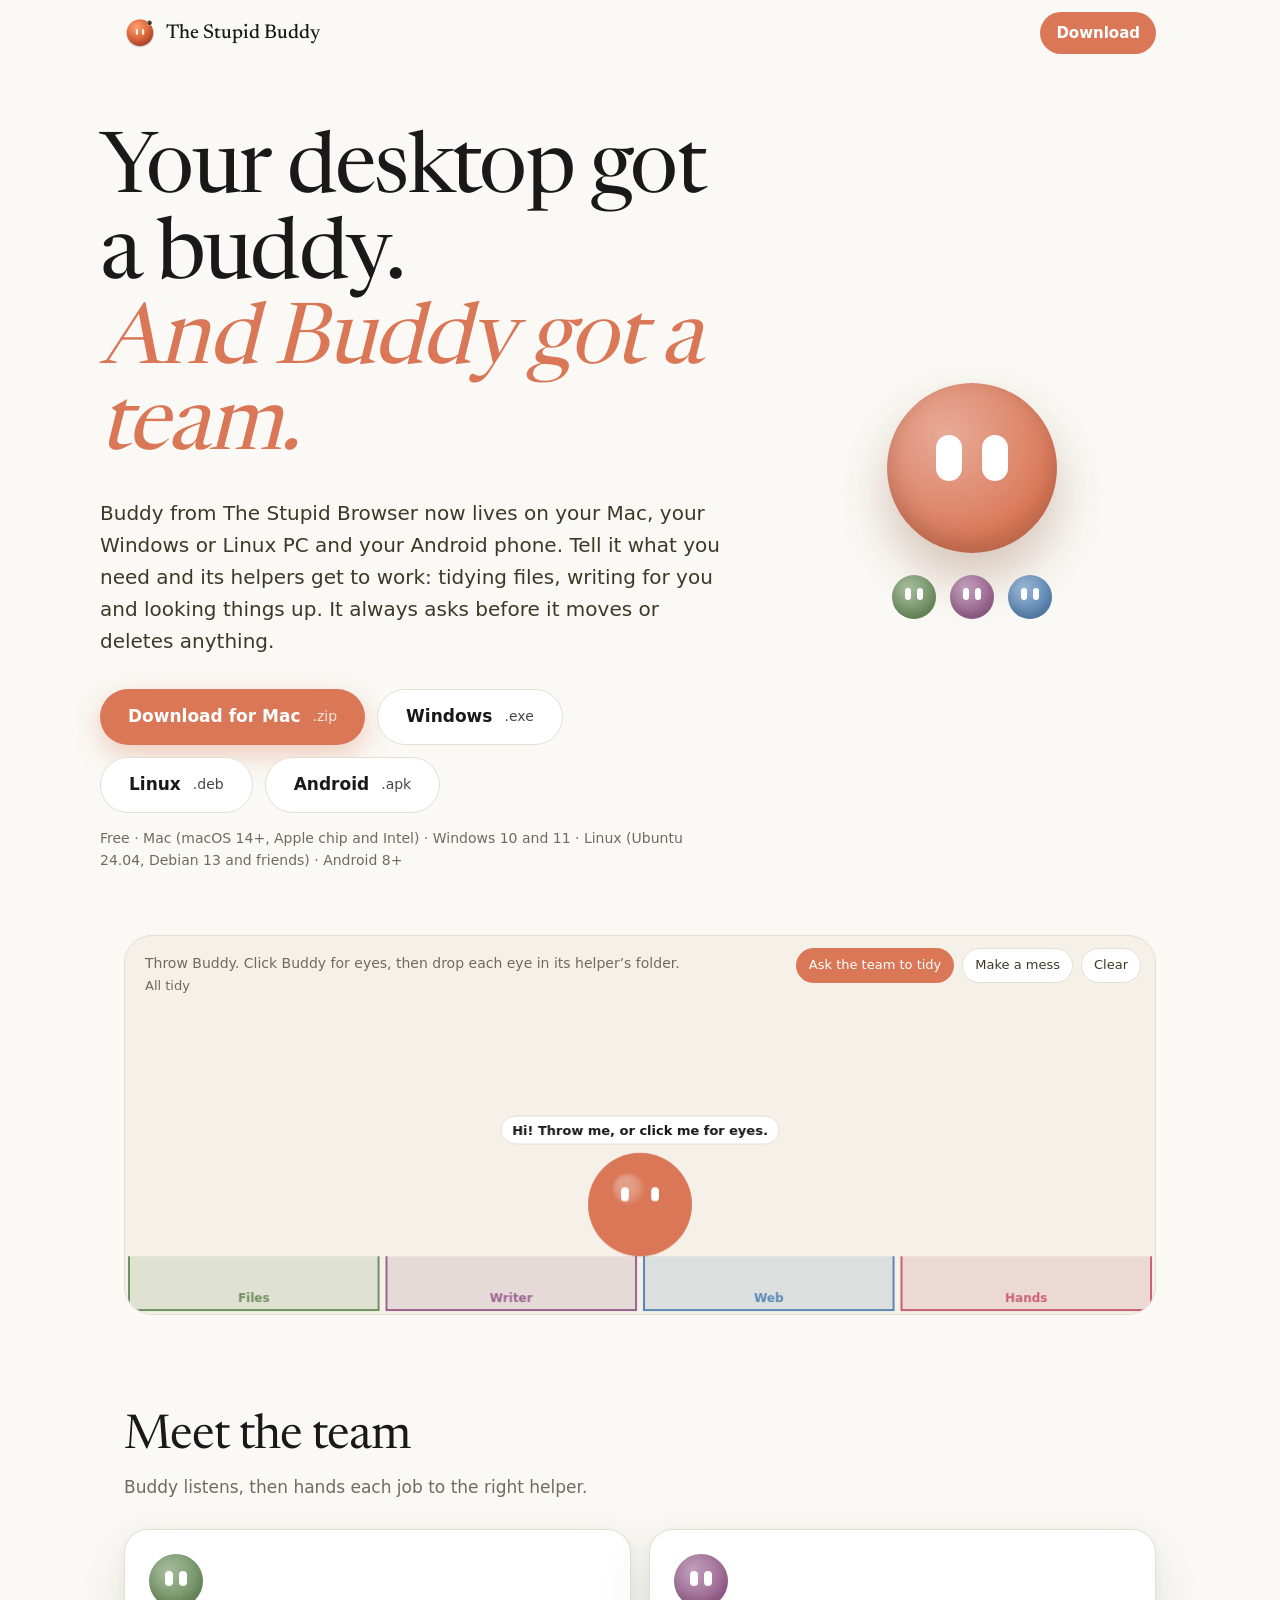
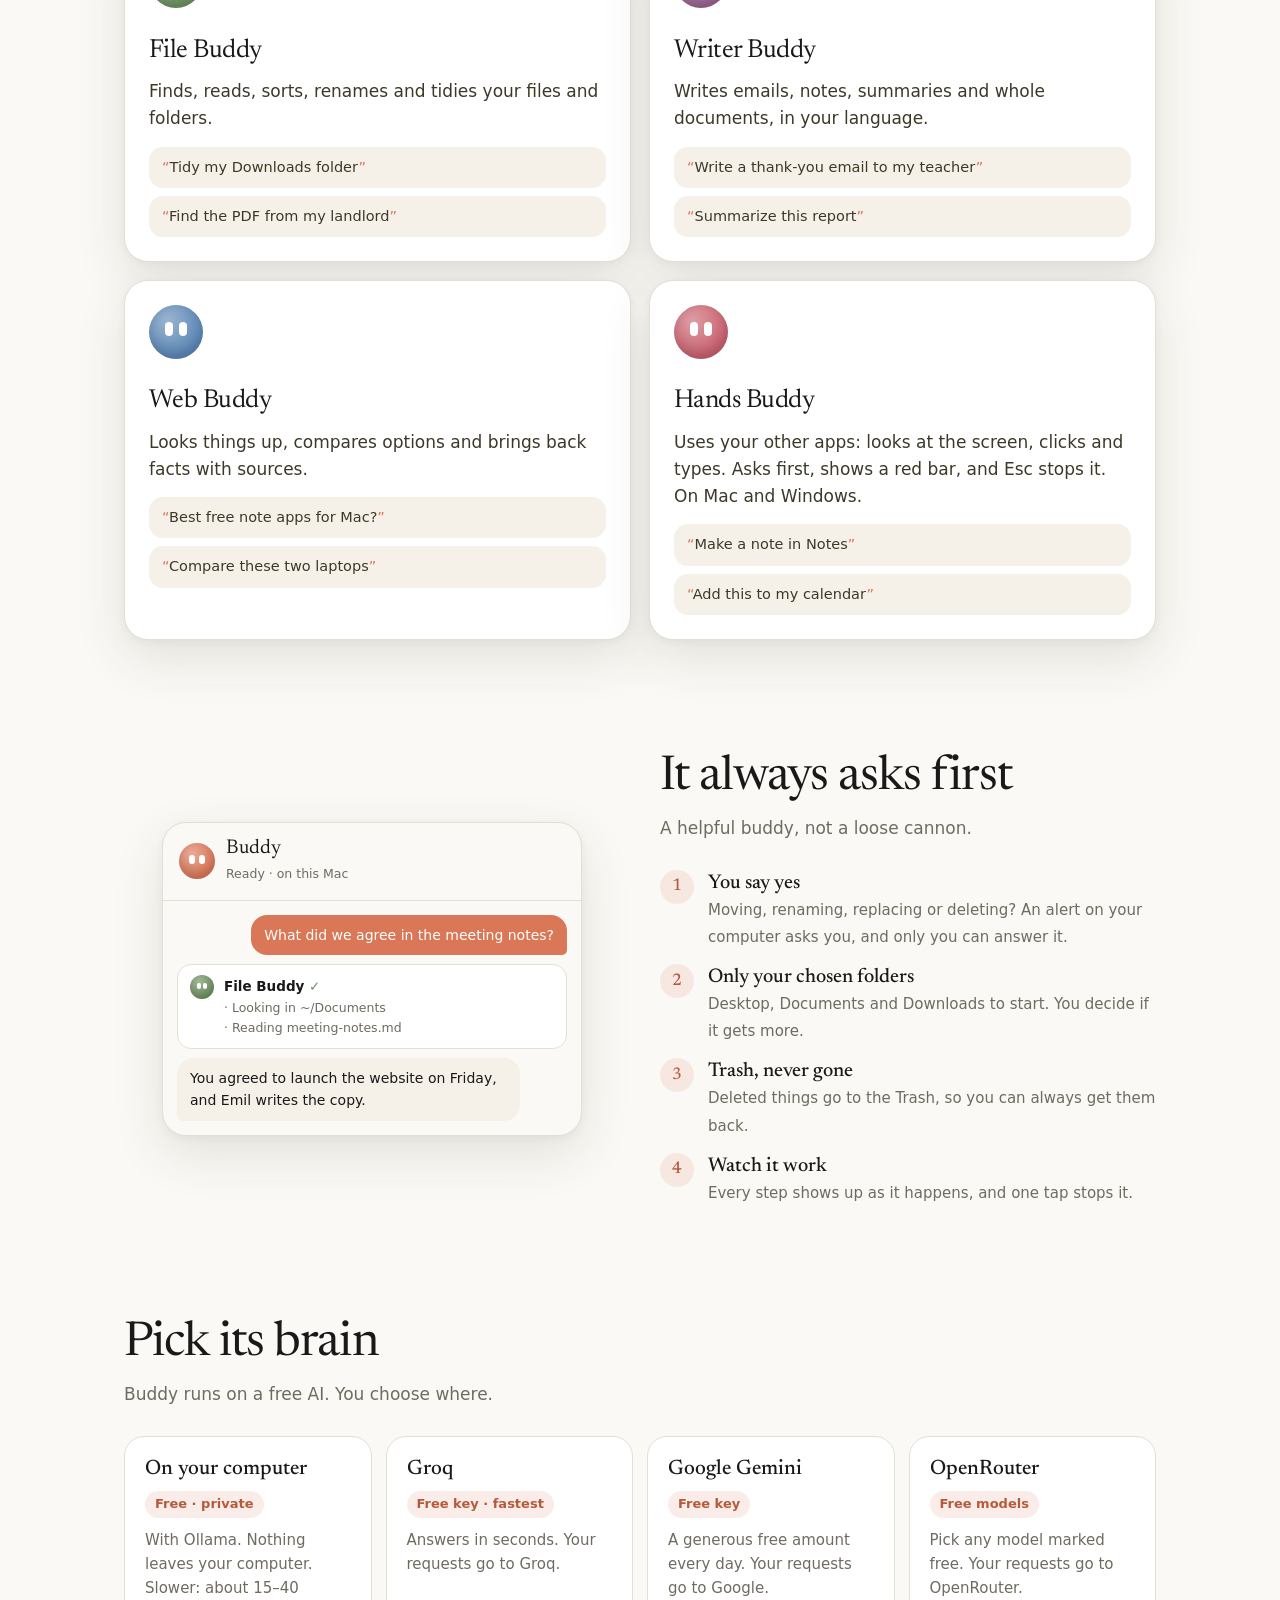
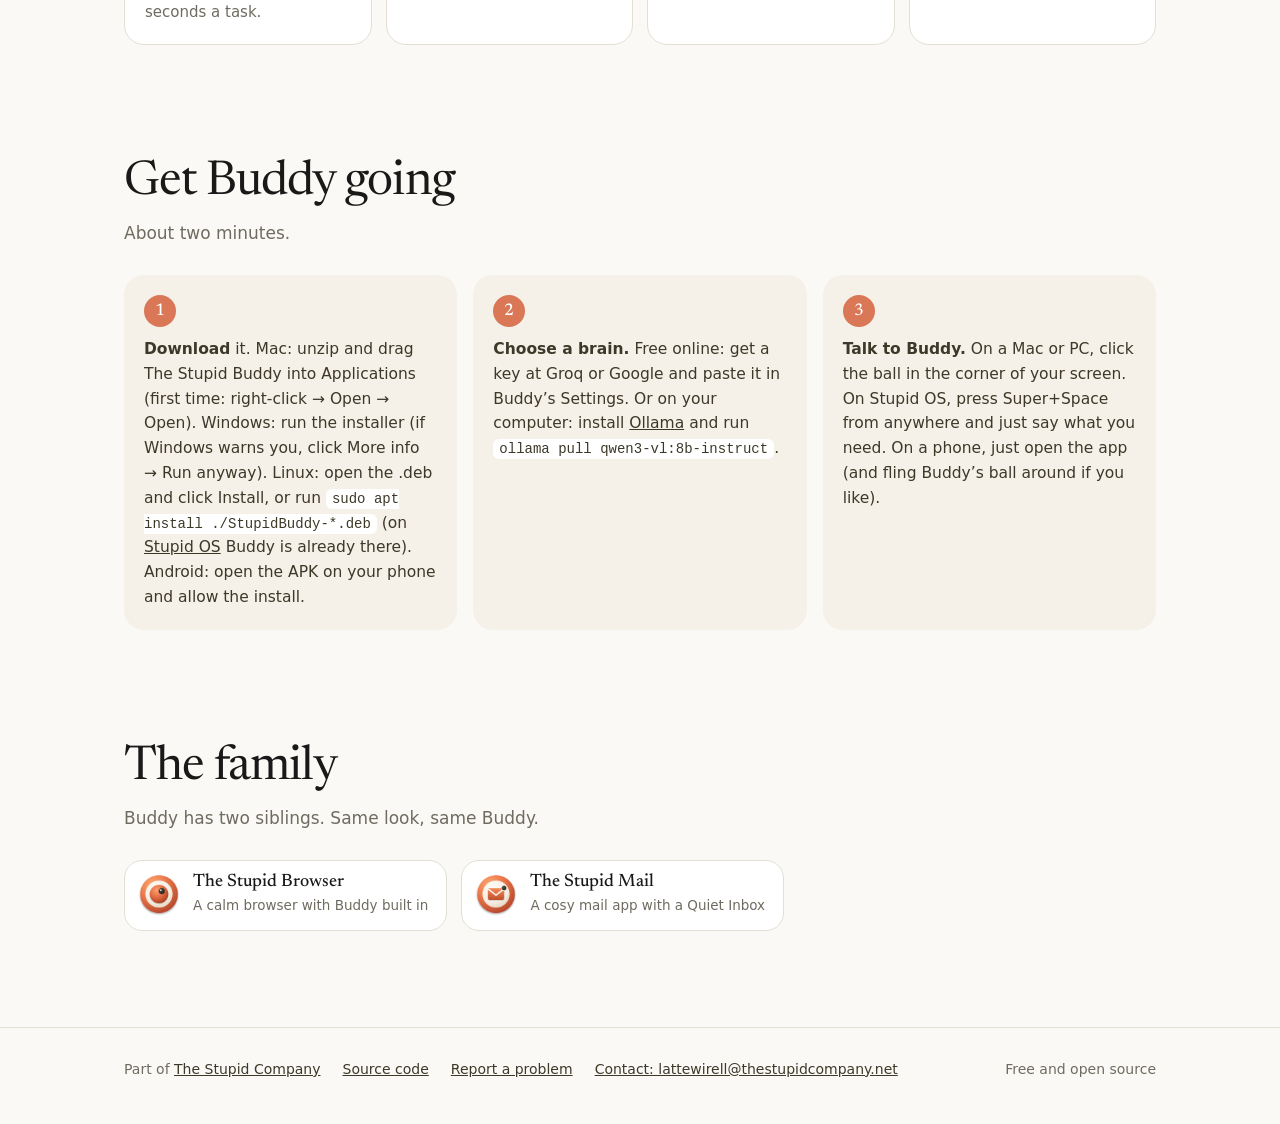
==== commit 8e0f693a: "Website: Linux download A Linux button next to Windows and Android picks up the release's -linux-amd" ====
--- a/site/index.html
+++ b/site/index.html
@@ -4,9 +4,9 @@
 <meta charset="utf-8">
 <meta name="viewport" content="width=device-width, initial-scale=1">
 <title>The Stupid Buddy</title>
-<meta name="description" content="Buddy lives on your Mac or Windows desktop with a small AI team that tidies files, writes for you and looks things up. Free, and it always asks first.">
+<meta name="description" content="Buddy lives on your Mac, Windows or Linux desktop with a small AI team that tidies files, writes for you and looks things up. Free, and it always asks first.">
 <meta property="og:title" content="The Stupid Buddy">
-<meta property="og:description" content="Your desktop got a buddy. And Buddy got a team. Free for Mac, Windows and Android.">
+<meta property="og:description" content="Your desktop got a buddy. And Buddy got a team. Free for Mac, Windows, Linux and Android.">
 <meta property="og:image" content="https://stupidbuddy.vercel.app/img/icon.png">
 <meta name="theme-color" content="#FAF9F5" media="(prefers-color-scheme: light)">
 <meta name="theme-color" content="#1F1E1D" media="(prefers-color-scheme: dark)">
@@ -158,13 +158,14 @@
   <div class="wrap hero">
     <div>
       <h1>Your desktop got a buddy.<br><em>And Buddy got a team.</em></h1>
-      <p class="lead">Buddy from The Stupid Browser now lives on your Mac, your Windows PC and your Android phone. Tell it what you need and its helpers get to work: tidying files, writing for you and looking things up. It always asks before it moves or deletes anything.</p>
+      <p class="lead">Buddy from The Stupid Browser now lives on your Mac, your Windows or Linux PC and your Android phone. Tell it what you need and its helpers get to work: tidying files, writing for you and looking things up. It always asks before it moves or deletes anything.</p>
       <div class="ctas">
         <a class="cta" data-dl href="https://github.com/lattewirell-creator/stupid-buddy/releases/latest">Download for Mac <span id="dlSize">.zip</span></a>
         <a class="cta alt" data-win href="https://github.com/lattewirell-creator/stupid-buddy/releases/latest">Windows <span id="winSize">.exe</span></a>
+        <a class="cta alt" data-deb href="https://github.com/lattewirell-creator/stupid-buddy/releases/latest">Linux <span id="debSize">.deb</span></a>
         <a class="cta alt" data-apk href="https://github.com/lattewirell-creator/stupid-buddy/releases/latest">Android <span id="apkSize">.apk</span></a>
       </div>
-      <div class="small" id="dlNote">Free · Mac (macOS 14+, Apple chip and Intel) · Windows 10 and 11 · Android 8+</div>
+      <div class="small" id="dlNote">Free · Mac (macOS 14+, Apple chip and Intel) · Windows 10 and 11 · Linux (Ubuntu 24.04, Debian 13 and friends) · Android 8+</div>
     </div>
     <div class="hero-art" aria-hidden="true">
       <span class="ball big"><i></i><i></i></span>
@@ -241,9 +242,9 @@
       <h2>Get Buddy going</h2>
       <p class="sub">About two minutes.</p>
       <div class="steps">
-        <div class="step"><p><b>Download</b> it. Mac: unzip and drag The Stupid Buddy into Applications (first time: right-click → Open → Open). Windows: run the installer (if Windows warns you, click More info → Run anyway). Android: open the APK on your phone and allow the install.</p></div>
+        <div class="step"><p><b>Download</b> it. Mac: unzip and drag The Stupid Buddy into Applications (first time: right-click → Open → Open). Windows: run the installer (if Windows warns you, click More info → Run anyway). Linux: open the .deb and click Install, or run <code>sudo apt install ./StupidBuddy-*.deb</code> (on <a href="https://github.com/lattewirell-creator/smartos">Stupid OS</a> Buddy is already there). Android: open the APK on your phone and allow the install.</p></div>
         <div class="step"><p><b>Choose a brain.</b> Free online: get a key at Groq or Google and paste it in Buddy’s Settings. Or on your computer: install <a href="https://ollama.com">Ollama</a> and run <code>ollama pull qwen3-vl:8b-instruct</code>.</p></div>
-        <div class="step"><p><b>Talk to Buddy.</b> On a Mac or PC, click the ball in the corner of your screen. On a phone, just open the app (and fling Buddy’s ball around if you like).</p></div>
+        <div class="step"><p><b>Talk to Buddy.</b> On a Mac or PC, click the ball in the corner of your screen. On Stupid OS, press Super+Space from anywhere and just say what you need. On a phone, just open the app (and fling Buddy’s ball around if you like).</p></div>
       </div>
     </div>
   </section>
@@ -474,12 +475,25 @@
 fetch('https://api.github.com/repos/lattewirell-creator/stupid-buddy/releases/latest').then((r) => (r.ok ? r.json() : null)).then((rel) => {
   if (!rel) return;
   const zip = (rel.assets || []).find((a) => /\.zip$/.test(a.name)), apk = (rel.assets || []).find((a) => /android\.apk$/.test(a.name));
-  const win = (rel.assets || []).find((a) => /windows-setup\.exe$/.test(a.name));
+  const win = (rel.assets || []).find((a) => /windows-setup\.exe$/.test(a.name)), deb = (rel.assets || []).find((a) => /-linux-amd64\.deb$/.test(a.name));
+  if (deb) {
+    document.querySelectorAll('[data-deb]').forEach((a) => { a.href = deb.browser_download_url; });
+    document.getElementById('debSize').textContent = Math.max(0.1, Math.round(deb.size / 104857.6) / 10) + ' MB';
+    // On a Linux desktop, the big button downloads the Linux version
+    const p = (navigator.userAgentData && navigator.userAgentData.platform) || navigator.platform || '';
+    if (/Linux/i.test(p) && !/Android/i.test(navigator.userAgent)) {
+      const big = document.querySelector('.cta[data-dl]');
+      big.removeAttribute('data-dl'); big.href = deb.browser_download_url;
+      big.replaceChildren('Download for Linux ', Object.assign(document.createElement('span'), { textContent: document.getElementById('debSize').textContent }));
+      document.querySelector('[data-deb]').remove();
+    }
+  }
   if (win) { document.querySelectorAll('[data-win]').forEach((a) => { a.href = win.browser_download_url; }); document.getElementById('winSize').textContent = Math.max(0.1, Math.round(win.size / 104857.6) / 10) + ' MB'; }
   if (apk) { document.querySelectorAll('[data-apk]').forEach((a) => { a.href = apk.browser_download_url; }); document.getElementById('apkSize').textContent = Math.max(0.1, Math.round(apk.size / 104857.6) / 10) + ' MB'; }
   if (zip) {
     document.querySelectorAll('[data-dl]').forEach((a) => { a.href = zip.browser_download_url; });
-    document.getElementById('dlSize').textContent = zip.size ? Math.max(1, Math.round(zip.size / 1048576 * 10) / 10) + ' MB' : '.zip';
+    const dlSize = document.getElementById('dlSize');
+    if (dlSize) dlSize.textContent = zip.size ? Math.max(1, Math.round(zip.size / 1048576 * 10) / 10) + ' MB' : '.zip';
   }
   const v = String(rel.tag_name || '').replace(/^v/, '');
   if (v) document.getElementById('ver').textContent = 'Version ' + v + ' · Free and open source';
